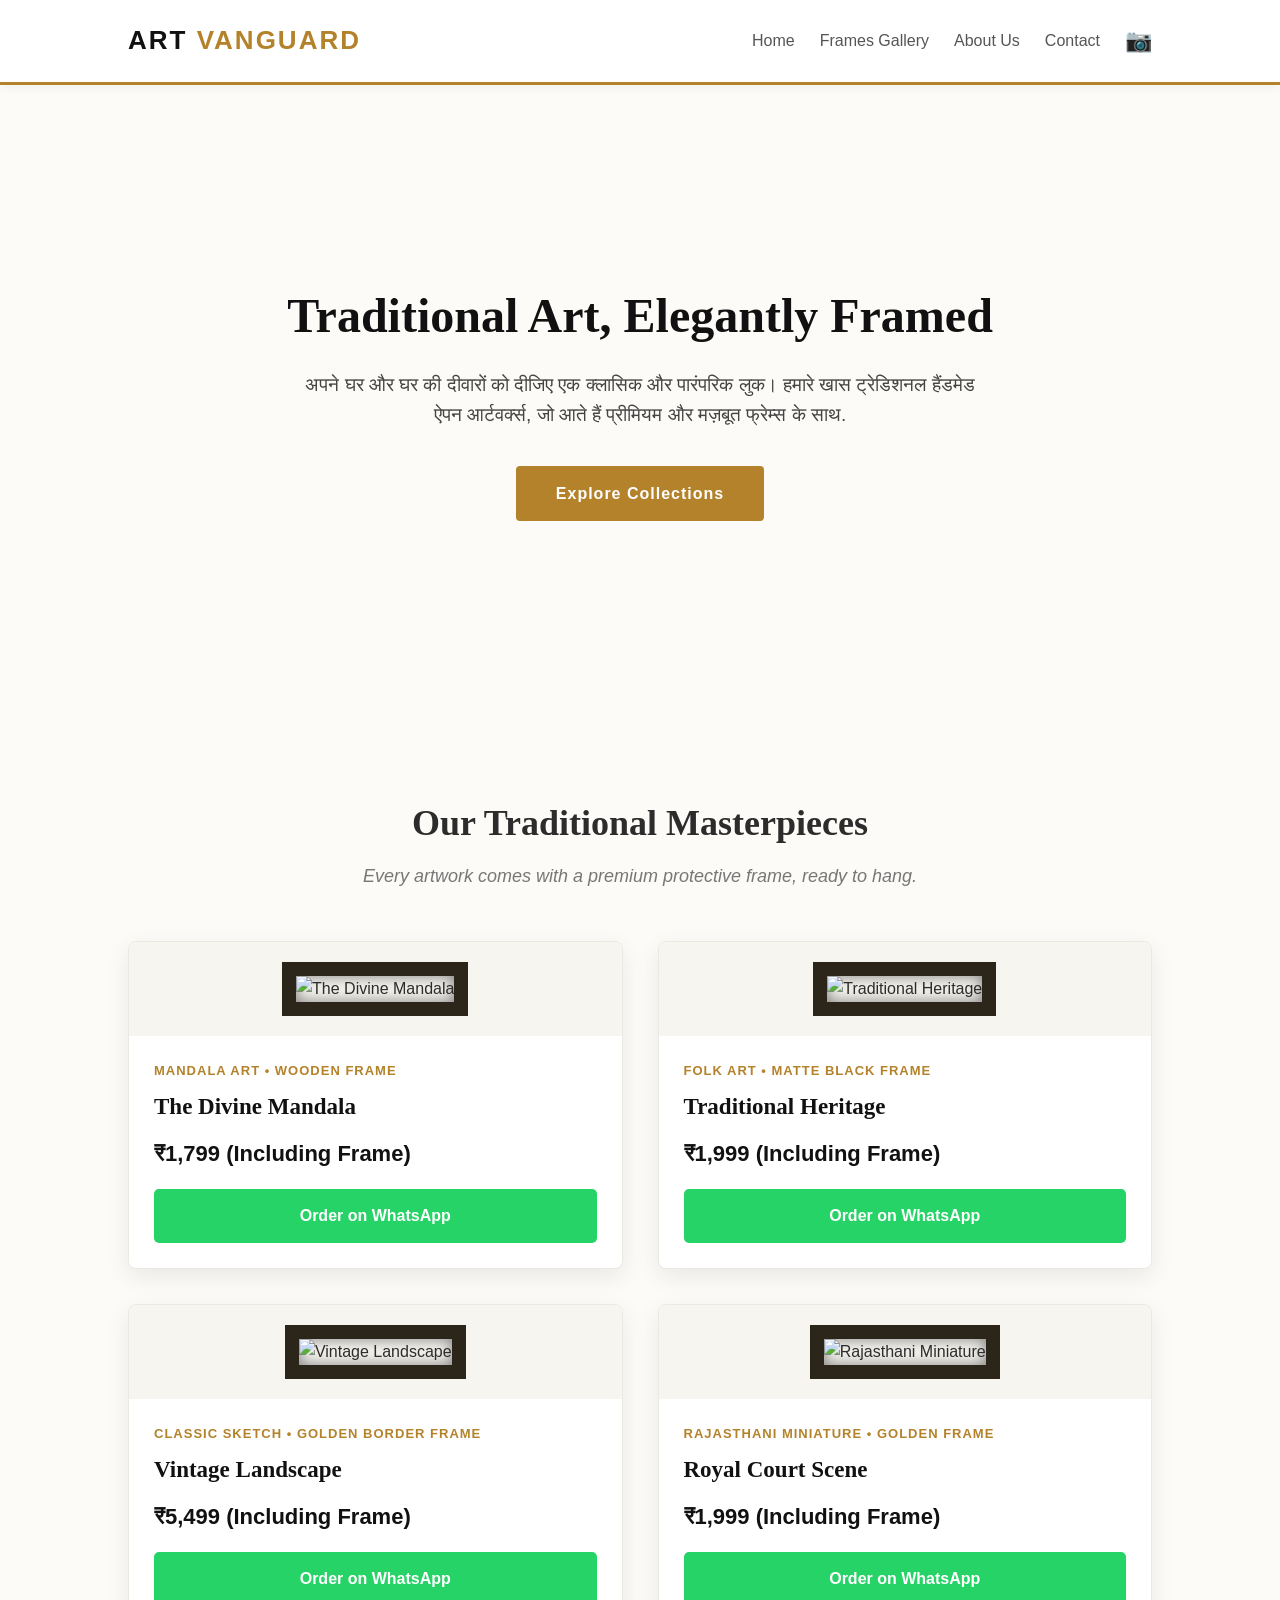
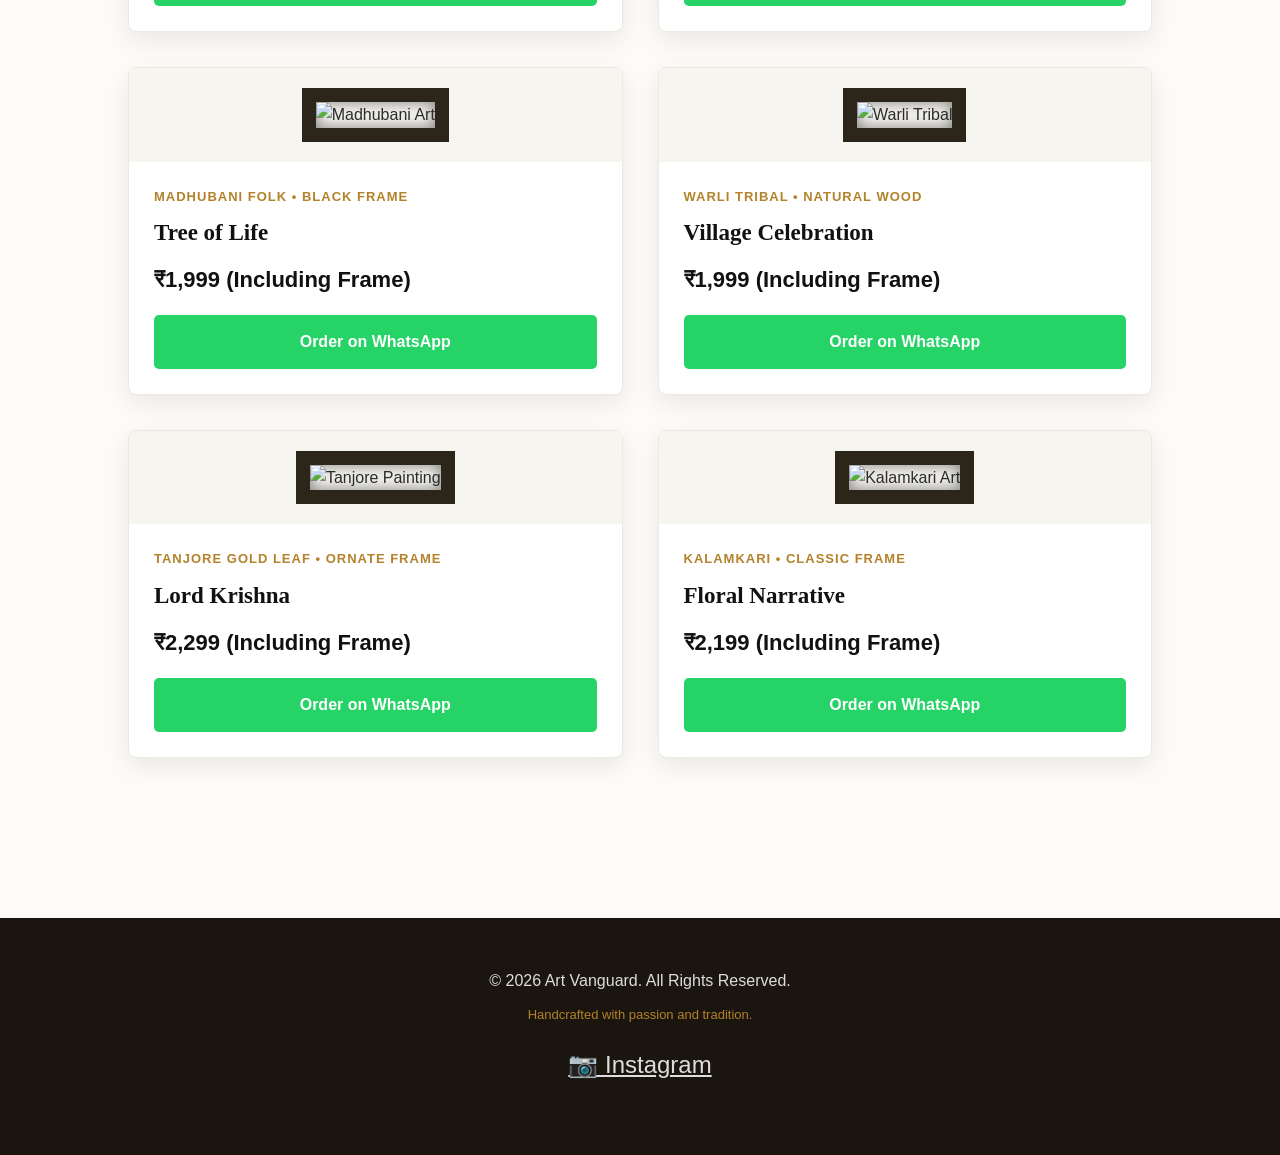
==== index.html @ b7e6a75e "Added Google verification and fixed images path" ====
<!DOCTYPE html>
<html lang="hi">
<head>
    <meta charset="UTF-8">
    <meta name="viewport" content="width=device-width, initial-scale=1.0">
    <title>Art Vanguard | Premium Traditional Art Frames</title>
    
    <meta name="google-site-verification" content=" https://sachin-2114.github.io/my-first-website/" />

    <style>
        * {
            margin: 0;
            padding: 0;
            box-sizing: border-box;
            font-family: 'Segoe UI', Tahoma, Geneva, Verdana, sans-serif;
        }

        body {
            background-color: #fdfbf7;
            color: #2c2c2c;
            line-height: 1.6;
        }

        header {
            background-color: #ffffff;
            padding: 20px 10%;
            display: flex;
            justify-content: space-between;
            align-items: center;
            box-shadow: 0 2px 10px rgba(0,0,0,0.05);
            position: sticky;
            top: 0;
            z-index: 100;
            border-bottom: 3px solid #b3822a;
        }

        .logo {
            font-size: 26px;
            font-weight: bold;
            color: #111;
            letter-spacing: 2px;
        }

        .logo span {
            color: #b3822a;
        }

        nav {
            display: flex;
            align-items: center;
            gap: 25px;
        }

        nav a {
            text-decoration: none;
            color: #555;
            font-weight: 500;
            transition: color 0.3s;
        }

        nav a:hover {
            color: #b3822a;
        }

        .social-icon {
            font-size: 22px;
            color: #555;
            transition: color 0.3s;
        }

        .social-icon:hover {
            color: #b3822a;
        }

        .hero {
            background: linear-gradient(rgba(253, 251, 247, 0.88), rgba(253, 251, 247, 0.88)), 
                        url('https://images.unsplash.com/photo-1579783900882-c0d3dad7b119?q=80&w=1200') no-repeat center center/cover;
            height: 70vh;
            display: flex;
            flex-direction: column;
            justify-content: center;
            align-items: center;
            text-align: center;
            padding: 0 20px;
        }

        .hero h1 {
            font-size: 48px;
            margin-bottom: 15px;
            color: #111;
            font-family: 'Georgia', serif;
        }

        .hero p {
            font-size: 19px;
            color: #444;
            max-width: 700px;
            margin-bottom: 35px;
        }

        .btn {
            background-color: #b3822a;
            color: #fff;
            padding: 15px 40px;
            text-decoration: none;
            font-weight: bold;
            border-radius: 4px;
            transition: all 0.3s;
            letter-spacing: 1px;
        }

        .btn:hover {
            background-color: #8c621e;
            transform: translateY(-2px);
        }

        .gallery-container {
            padding: 80px 10%;
            text-align: center;
        }

        .gallery-container h2 {
            font-size: 36px;
            margin-bottom: 10px;
            font-family: 'Georgia', serif;
        }

        .gallery-sub {
            color: #777;
            margin-bottom: 50px;
            font-style: italic;
            font-size: 18px;
        }

        .grid {
            display: grid;
            grid-template-columns: repeat(auto-fit, minmax(320px, 1fr));
            gap: 35px;
        }

        .art-card {
            background: #fff;
            border-radius: 8px;
            overflow: hidden;
            box-shadow: 0 8px 25px rgba(0,0,0,0.08);
            transition: all 0.4s;
            border: 1px solid #ece9e2;
        }

        .art-card:hover {
            transform: translateY(-12px);
            box-shadow: 0 15px 35px rgba(0,0,0,0.12);
        }

        .img-container {
            padding: 20px;
            background-color: #f7f5f0;
        }

        .art-img {
            width: 100%;
            height: 340px;
            object-fit: cover;
            border: 14px solid #2c2519;
            box-shadow: inset 0 0 15px rgba(0,0,0,0.5);
        }

        .art-info {
            padding: 25px;
            text-align: left;
        }

        .art-tag {
            font-size: 13px;
            color: #b3822a;
            font-weight: bold;
            text-transform: uppercase;
            letter-spacing: 1px;
            margin-bottom: 8px;
        }

        .art-title {
            font-size: 23px;
            margin-bottom: 10px;
            color: #111;
            font-family: 'Georgia', serif;
        }

        .art-price {
            font-size: 22px;
            font-weight: bold;
            color: #111;
            margin-bottom: 18px;
        }

        .buy-btn {
            display: flex;
            justify-content: center;
            align-items: center;
            gap: 10px;
            width: 100%;
            background-color: #25D366;
            color: #fff;
            padding: 14px;
            text-decoration: none;
            font-weight: bold;
            border-radius: 5px;
            transition: all 0.3s;
        }

        .buy-btn:hover {
            background-color: #128C7E;
            transform: scale(1.03);
        }

        footer {
            background-color: #1a150e;
            color: #ddd;
            text-align: center;
            padding: 50px 10%;
            margin-top: 80px;
        }

        .footer-social {
            margin: 20px 0;
        }

        .footer-social a {
            color: #ddd;
            font-size: 24px;
            margin: 0 15px;
            transition: color 0.3s;
        }

        .footer-social a:hover {
            color: #b3822a;
        }

        @media (max-width: 768px) {
            .hero h1 { font-size: 38px; }
            .hero { height: 60vh; }
        }
    </style>
</head>
<body>

    <header>
        <div class="logo">ART <span>VANGUARD</span></div>
        <nav>
            <a href="#">Home</a>
            <a href="#gallery">Frames Gallery</a>
            <a href="#">About Us</a>
            <a href="#">Contact</a>
            <a href="https://www.instagram.com/Nature_Vanguard" target="_blank" class="social-icon" title="Instagram">📷</a>
        </nav>
    </header>

    <section class="hero">
        <h1>Traditional Art, Elegantly Framed</h1>
        <p>अपने घर और घर की दीवारों को दीजिए एक क्लासिक और पारंपरिक लुक। हमारे खास ट्रेडिशनल हैंडमेड ऐपन आर्टवर्क्स, जो आते हैं प्रीमियम और मज़बूत फ्रेम्स के साथ.</p>
        <a href="#gallery" class="btn">Explore Collections</a>
    </section>

    <section class="gallery-container" id="gallery">
        <h2>Our Traditional Masterpieces</h2>
        <p class="gallery-sub">Every artwork comes with a premium protective frame, ready to hang.</p>
        
        <div class="grid">
            <div class="art-card">
                <div class="img-container">
                    <img class="art-img" src="art1.jpg.jpeg" alt="The Divine Mandala">
                </div>
                <div class="art-info">
                    <div class="art-tag">Mandala Art • Wooden Frame</div>
                    <h3 class="art-title">The Divine Mandala</h3>
                    <p class="art-price">₹1,799 <span>(Including Frame)</span></p>
                    <a href="https://wa.me/916395207424?text=Hi!%20I%20am%20interested%20in%20ordering%20the%20'The%20Divine%20Mandala'%20art%20frame." target="_blank" class="buy-btn">Order on WhatsApp</a>
                </div>
            </div>

            <div class="art-card">
                <div class="img-container">
                    <img class="art-img" src="art2.webp.webp" alt="Traditional Heritage">
                </div>
                <div class="art-info">
                    <div class="art-tag">Folk Art • Matte Black Frame</div>
                    <h3 class="art-title">Traditional Heritage</h3>
                    <p class="art-price">₹1,999 <span>(Including Frame)</span></p>
                    <a href="https://wa.me/916395207424?text=Hi!%20I%20am%20interested%20in%20ordering%20the%20'Traditional%20Heritage'%20art%20frame." target="_blank" class="buy-btn">Order on WhatsApp</a>
                </div>
            </div>

            <div class="art-card">
                <div class="img-container">
                    <img class="art-img" src="art3.webp.webp" alt="Vintage Landscape">
                </div>
                <div class="art-info">
                    <div class="art-tag">Classic Sketch • Golden Border Frame</div>
                    <h3 class="art-title">Vintage Landscape</h3>
                    <p class="art-price">₹5,499 <span>(Including Frame)</span></p>
                    <a href="https://wa.me/916395207424?text=Hi!%20I%20am%20interested%20in%20ordering%20the%20'Vintage%20Landscape'%20art%20frame." target="_blank" class="buy-btn">Order on WhatsApp</a>
                </div>
            </div>

            <div class="art-card">
                <div class="img-container">
                    <img class="art-img" src="art4.webp.webp" alt="Rajasthani Miniature">
                </div>
                <div class="art-info">
                    <div class="art-tag">Rajasthani Miniature • Golden Frame</div>
                    <h3 class="art-title">Royal Court Scene</h3>
                    <p class="art-price">₹1,999 <span>(Including Frame)</span></p>
                    <a href="https://wa.me/916395207424?text=Hi!%20I%20am%20interested%20in%20ordering%20the%20'Royal%20Court%20Scene'%20art%20frame." target="_blank" class="buy-btn">Order on WhatsApp</a>
                </div>
            </div>

            <div class="art-card">
                <div class="img-container">
                    <img class="art-img" src="art5.webp.webp" alt="Madhubani Art">
                </div>
                <div class="art-info">
                    <div class="art-tag">Madhubani Folk • Black Frame</div>
                    <h3 class="art-title">Tree of Life</h3>
                    <p class="art-price">₹1,999 <span>(Including Frame)</span></p>
                    <a href="https://wa.me/916395207424?text=Hi!%20I%20am%20interested%20in%20ordering%20the%20'Tree%20of%20Life'%20art%20frame." target="_blank" class="buy-btn">Order on WhatsApp</a>
                </div>
            </div>

            <div class="art-card">
                <div class="img-container">
                    <img class="art-img" src="art6.webp.webp" alt="Warli Tribal">
                </div>
                <div class="art-info">
                    <div class="art-tag">Warli Tribal • Natural Wood</div>
                    <h3 class="art-title">Village Celebration</h3>
                    <p class="art-price">₹1,999 <span>(Including Frame)</span></p>
                    <a href="https://wa.me/916395207424?text=Hi!%20I%20am%20interested%20in%20ordering%20the%20'Village%20Celebration'%20art%20frame." target="_blank" class="buy-btn">Order on WhatsApp</a>
                </div>
            </div>

            <div class="art-card">
                <div class="img-container">
                    <img class="art-img" src="art7.webp.jpg" alt="Tanjore Painting">
                </div>
                <div class="art-info">
                    <div class="art-tag">Tanjore Gold Leaf • Ornate Frame</div>
                    <h3 class="art-title">Lord Krishna</h3>
                    <p class="art-price">₹2,299 <span>(Including Frame)</span></p>
                    <a href="https://wa.me/916395207424?text=Hi!%20I%20am%20interested%20in%20ordering%20the%20'Lord%20Krishna'%20art%20frame." target="_blank" class="buy-btn">Order on WhatsApp</a>
                </div>
            </div>

            <div class="art-card">
                <div class="img-container">
                    <img class="art-img" src="art8.webp.jpeg" alt="Kalamkari Art">
                </div>
                <div class="art-info">
                    <div class="art-tag">Kalamkari • Classic Frame</div>
                    <h3 class="art-title">Floral Narrative</h3>
                    <p class="art-price">₹2,199 <span>(Including Frame)</span></p>
                    <a href="https://wa.me/+916395207424?text=Hi!%20I%20am%20interested%20in%20ordering%20the%20'Floral%20Narrative'%20art%20frame." target="_blank" class="buy-btn">Order on WhatsApp</a>
                </div>
            </div>
        </div>
    </section>

    <footer>
        <p>&copy; 2026 Art Vanguard. All Rights Reserved.</p>
        <p style="margin-top: 12px; font-size: 13px; color: #b3822a;">Handcrafted with passion and tradition.</p>
        
        <div class="footer-social">
            <a href="https://www.instagram.com/Nature_Vanguard" target="_blank" title="Follow us on Instagram">📷 Instagram</a>
        </div>
    </footer>

</body>
</html>
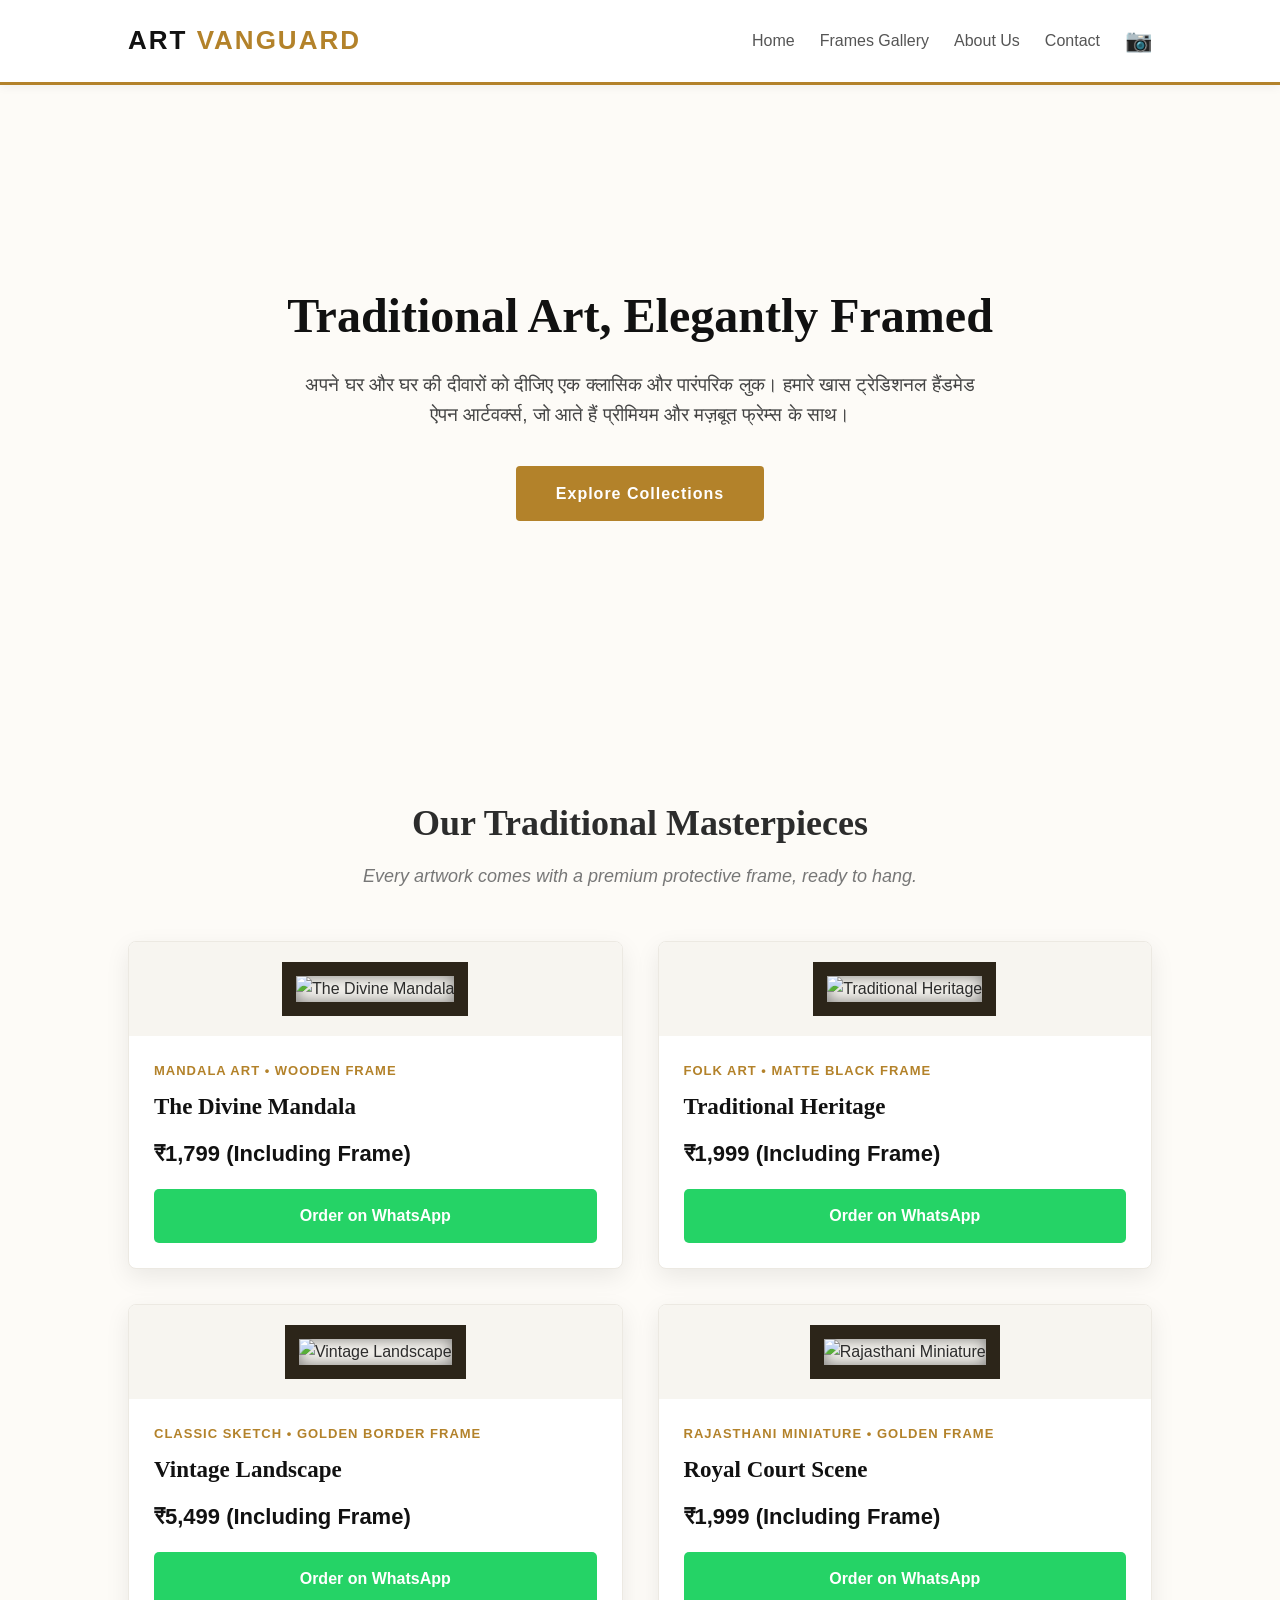
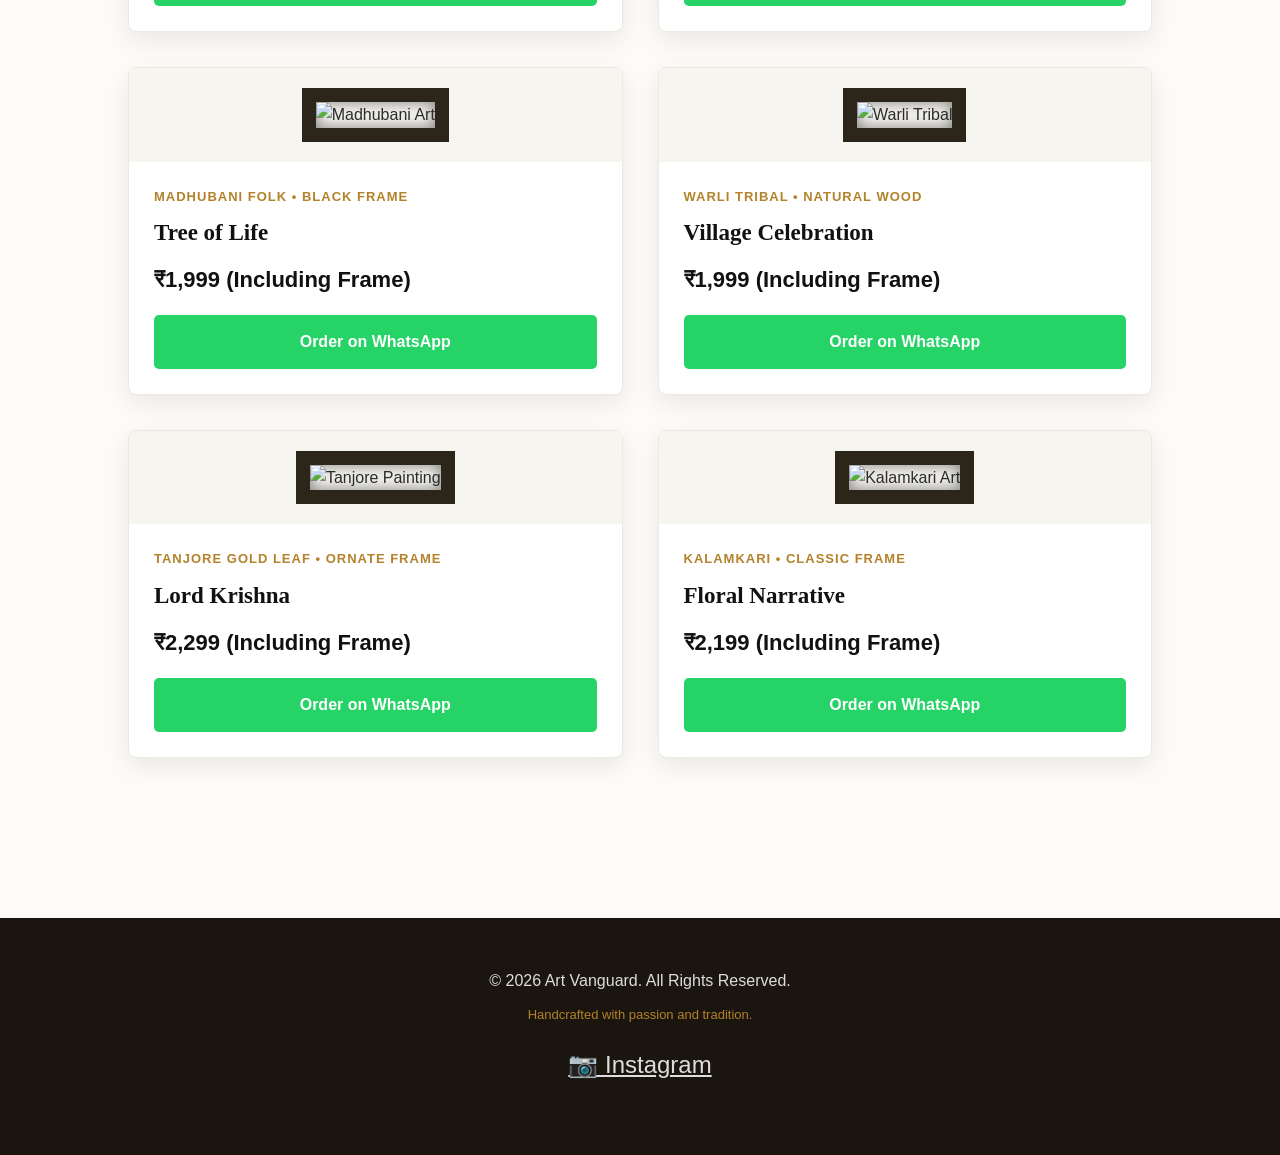
==== commit cfc1c243: "Add files via upload" ====
--- a/index.html
+++ b/index.html
@@ -1,377 +1,376 @@
-<!DOCTYPE html>
-<html lang="hi">
-<head>
-    <meta charset="UTF-8">
-    <meta name="viewport" content="width=device-width, initial-scale=1.0">
-    <title>Art Vanguard | Premium Traditional Art Frames</title>
-    
-    <meta name="google-site-verification" content=" https://sachin-2114.github.io/my-first-website/" />
-
-    <style>
-        * {
-            margin: 0;
-            padding: 0;
-            box-sizing: border-box;
-            font-family: 'Segoe UI', Tahoma, Geneva, Verdana, sans-serif;
-        }
-
-        body {
-            background-color: #fdfbf7;
-            color: #2c2c2c;
-            line-height: 1.6;
-        }
-
-        header {
-            background-color: #ffffff;
-            padding: 20px 10%;
-            display: flex;
-            justify-content: space-between;
-            align-items: center;
-            box-shadow: 0 2px 10px rgba(0,0,0,0.05);
-            position: sticky;
-            top: 0;
-            z-index: 100;
-            border-bottom: 3px solid #b3822a;
-        }
-
-        .logo {
-            font-size: 26px;
-            font-weight: bold;
-            color: #111;
-            letter-spacing: 2px;
-        }
-
-        .logo span {
-            color: #b3822a;
-        }
-
-        nav {
-            display: flex;
-            align-items: center;
-            gap: 25px;
-        }
-
-        nav a {
-            text-decoration: none;
-            color: #555;
-            font-weight: 500;
-            transition: color 0.3s;
-        }
-
-        nav a:hover {
-            color: #b3822a;
-        }
-
-        .social-icon {
-            font-size: 22px;
-            color: #555;
-            transition: color 0.3s;
-        }
-
-        .social-icon:hover {
-            color: #b3822a;
-        }
-
-        .hero {
-            background: linear-gradient(rgba(253, 251, 247, 0.88), rgba(253, 251, 247, 0.88)), 
-                        url('https://images.unsplash.com/photo-1579783900882-c0d3dad7b119?q=80&w=1200') no-repeat center center/cover;
-            height: 70vh;
-            display: flex;
-            flex-direction: column;
-            justify-content: center;
-            align-items: center;
-            text-align: center;
-            padding: 0 20px;
-        }
-
-        .hero h1 {
-            font-size: 48px;
-            margin-bottom: 15px;
-            color: #111;
-            font-family: 'Georgia', serif;
-        }
-
-        .hero p {
-            font-size: 19px;
-            color: #444;
-            max-width: 700px;
-            margin-bottom: 35px;
-        }
-
-        .btn {
-            background-color: #b3822a;
-            color: #fff;
-            padding: 15px 40px;
-            text-decoration: none;
-            font-weight: bold;
-            border-radius: 4px;
-            transition: all 0.3s;
-            letter-spacing: 1px;
-        }
-
-        .btn:hover {
-            background-color: #8c621e;
-            transform: translateY(-2px);
-        }
-
-        .gallery-container {
-            padding: 80px 10%;
-            text-align: center;
-        }
-
-        .gallery-container h2 {
-            font-size: 36px;
-            margin-bottom: 10px;
-            font-family: 'Georgia', serif;
-        }
-
-        .gallery-sub {
-            color: #777;
-            margin-bottom: 50px;
-            font-style: italic;
-            font-size: 18px;
-        }
-
-        .grid {
-            display: grid;
-            grid-template-columns: repeat(auto-fit, minmax(320px, 1fr));
-            gap: 35px;
-        }
-
-        .art-card {
-            background: #fff;
-            border-radius: 8px;
-            overflow: hidden;
-            box-shadow: 0 8px 25px rgba(0,0,0,0.08);
-            transition: all 0.4s;
-            border: 1px solid #ece9e2;
-        }
-
-        .art-card:hover {
-            transform: translateY(-12px);
-            box-shadow: 0 15px 35px rgba(0,0,0,0.12);
-        }
-
-        .img-container {
-            padding: 20px;
-            background-color: #f7f5f0;
-        }
-
-        .art-img {
-            width: 100%;
-            height: 340px;
-            object-fit: cover;
-            border: 14px solid #2c2519;
-            box-shadow: inset 0 0 15px rgba(0,0,0,0.5);
-        }
-
-        .art-info {
-            padding: 25px;
-            text-align: left;
-        }
-
-        .art-tag {
-            font-size: 13px;
-            color: #b3822a;
-            font-weight: bold;
-            text-transform: uppercase;
-            letter-spacing: 1px;
-            margin-bottom: 8px;
-        }
-
-        .art-title {
-            font-size: 23px;
-            margin-bottom: 10px;
-            color: #111;
-            font-family: 'Georgia', serif;
-        }
-
-        .art-price {
-            font-size: 22px;
-            font-weight: bold;
-            color: #111;
-            margin-bottom: 18px;
-        }
-
-        .buy-btn {
-            display: flex;
-            justify-content: center;
-            align-items: center;
-            gap: 10px;
-            width: 100%;
-            background-color: #25D366;
-            color: #fff;
-            padding: 14px;
-            text-decoration: none;
-            font-weight: bold;
-            border-radius: 5px;
-            transition: all 0.3s;
-        }
-
-        .buy-btn:hover {
-            background-color: #128C7E;
-            transform: scale(1.03);
-        }
-
-        footer {
-            background-color: #1a150e;
-            color: #ddd;
-            text-align: center;
-            padding: 50px 10%;
-            margin-top: 80px;
-        }
-
-        .footer-social {
-            margin: 20px 0;
-        }
-
-        .footer-social a {
-            color: #ddd;
-            font-size: 24px;
-            margin: 0 15px;
-            transition: color 0.3s;
-        }
-
-        .footer-social a:hover {
-            color: #b3822a;
-        }
-
-        @media (max-width: 768px) {
-            .hero h1 { font-size: 38px; }
-            .hero { height: 60vh; }
-        }
-    </style>
-</head>
-<body>
-
-    <header>
-        <div class="logo">ART <span>VANGUARD</span></div>
-        <nav>
-            <a href="#">Home</a>
-            <a href="#gallery">Frames Gallery</a>
-            <a href="#">About Us</a>
-            <a href="#">Contact</a>
-            <a href="https://www.instagram.com/Nature_Vanguard" target="_blank" class="social-icon" title="Instagram">📷</a>
-        </nav>
-    </header>
-
-    <section class="hero">
-        <h1>Traditional Art, Elegantly Framed</h1>
-        <p>अपने घर और घर की दीवारों को दीजिए एक क्लासिक और पारंपरिक लुक। हमारे खास ट्रेडिशनल हैंडमेड ऐपन आर्टवर्क्स, जो आते हैं प्रीमियम और मज़बूत फ्रेम्स के साथ.</p>
-        <a href="#gallery" class="btn">Explore Collections</a>
-    </section>
-
-    <section class="gallery-container" id="gallery">
-        <h2>Our Traditional Masterpieces</h2>
-        <p class="gallery-sub">Every artwork comes with a premium protective frame, ready to hang.</p>
-        
-        <div class="grid">
-            <div class="art-card">
-                <div class="img-container">
-                    <img class="art-img" src="art1.jpg.jpeg" alt="The Divine Mandala">
-                </div>
-                <div class="art-info">
-                    <div class="art-tag">Mandala Art • Wooden Frame</div>
-                    <h3 class="art-title">The Divine Mandala</h3>
-                    <p class="art-price">₹1,799 <span>(Including Frame)</span></p>
-                    <a href="https://wa.me/916395207424?text=Hi!%20I%20am%20interested%20in%20ordering%20the%20'The%20Divine%20Mandala'%20art%20frame." target="_blank" class="buy-btn">Order on WhatsApp</a>
-                </div>
-            </div>
-
-            <div class="art-card">
-                <div class="img-container">
-                    <img class="art-img" src="art2.webp.webp" alt="Traditional Heritage">
-                </div>
-                <div class="art-info">
-                    <div class="art-tag">Folk Art • Matte Black Frame</div>
-                    <h3 class="art-title">Traditional Heritage</h3>
-                    <p class="art-price">₹1,999 <span>(Including Frame)</span></p>
-                    <a href="https://wa.me/916395207424?text=Hi!%20I%20am%20interested%20in%20ordering%20the%20'Traditional%20Heritage'%20art%20frame." target="_blank" class="buy-btn">Order on WhatsApp</a>
-                </div>
-            </div>
-
-            <div class="art-card">
-                <div class="img-container">
-                    <img class="art-img" src="art3.webp.webp" alt="Vintage Landscape">
-                </div>
-                <div class="art-info">
-                    <div class="art-tag">Classic Sketch • Golden Border Frame</div>
-                    <h3 class="art-title">Vintage Landscape</h3>
-                    <p class="art-price">₹5,499 <span>(Including Frame)</span></p>
-                    <a href="https://wa.me/916395207424?text=Hi!%20I%20am%20interested%20in%20ordering%20the%20'Vintage%20Landscape'%20art%20frame." target="_blank" class="buy-btn">Order on WhatsApp</a>
-                </div>
-            </div>
-
-            <div class="art-card">
-                <div class="img-container">
-                    <img class="art-img" src="art4.webp.webp" alt="Rajasthani Miniature">
-                </div>
-                <div class="art-info">
-                    <div class="art-tag">Rajasthani Miniature • Golden Frame</div>
-                    <h3 class="art-title">Royal Court Scene</h3>
-                    <p class="art-price">₹1,999 <span>(Including Frame)</span></p>
-                    <a href="https://wa.me/916395207424?text=Hi!%20I%20am%20interested%20in%20ordering%20the%20'Royal%20Court%20Scene'%20art%20frame." target="_blank" class="buy-btn">Order on WhatsApp</a>
-                </div>
-            </div>
-
-            <div class="art-card">
-                <div class="img-container">
-                    <img class="art-img" src="art5.webp.webp" alt="Madhubani Art">
-                </div>
-                <div class="art-info">
-                    <div class="art-tag">Madhubani Folk • Black Frame</div>
-                    <h3 class="art-title">Tree of Life</h3>
-                    <p class="art-price">₹1,999 <span>(Including Frame)</span></p>
-                    <a href="https://wa.me/916395207424?text=Hi!%20I%20am%20interested%20in%20ordering%20the%20'Tree%20of%20Life'%20art%20frame." target="_blank" class="buy-btn">Order on WhatsApp</a>
-                </div>
-            </div>
-
-            <div class="art-card">
-                <div class="img-container">
-                    <img class="art-img" src="art6.webp.webp" alt="Warli Tribal">
-                </div>
-                <div class="art-info">
-                    <div class="art-tag">Warli Tribal • Natural Wood</div>
-                    <h3 class="art-title">Village Celebration</h3>
-                    <p class="art-price">₹1,999 <span>(Including Frame)</span></p>
-                    <a href="https://wa.me/916395207424?text=Hi!%20I%20am%20interested%20in%20ordering%20the%20'Village%20Celebration'%20art%20frame." target="_blank" class="buy-btn">Order on WhatsApp</a>
-                </div>
-            </div>
-
-            <div class="art-card">
-                <div class="img-container">
-                    <img class="art-img" src="art7.webp.jpg" alt="Tanjore Painting">
-                </div>
-                <div class="art-info">
-                    <div class="art-tag">Tanjore Gold Leaf • Ornate Frame</div>
-                    <h3 class="art-title">Lord Krishna</h3>
-                    <p class="art-price">₹2,299 <span>(Including Frame)</span></p>
-                    <a href="https://wa.me/916395207424?text=Hi!%20I%20am%20interested%20in%20ordering%20the%20'Lord%20Krishna'%20art%20frame." target="_blank" class="buy-btn">Order on WhatsApp</a>
-                </div>
-            </div>
-
-            <div class="art-card">
-                <div class="img-container">
-                    <img class="art-img" src="art8.webp.jpeg" alt="Kalamkari Art">
-                </div>
-                <div class="art-info">
-                    <div class="art-tag">Kalamkari • Classic Frame</div>
-                    <h3 class="art-title">Floral Narrative</h3>
-                    <p class="art-price">₹2,199 <span>(Including Frame)</span></p>
-                    <a href="https://wa.me/+916395207424?text=Hi!%20I%20am%20interested%20in%20ordering%20the%20'Floral%20Narrative'%20art%20frame." target="_blank" class="buy-btn">Order on WhatsApp</a>
-                </div>
-            </div>
-        </div>
-    </section>
-
-    <footer>
-        <p>&copy; 2026 Art Vanguard. All Rights Reserved.</p>
-        <p style="margin-top: 12px; font-size: 13px; color: #b3822a;">Handcrafted with passion and tradition.</p>
-        
-        <div class="footer-social">
-            <a href="https://www.instagram.com/Nature_Vanguard" target="_blank" title="Follow us on Instagram">📷 Instagram</a>
-        </div>
-    </footer>
-
-</body>
+<!DOCTYPE html>
+<html lang="hi">
+<head>
+    <meta charset="UTF-8">
+    <meta name="viewport" content="width=device-width, initial-scale=1.0">
+    <title>Art Vanguard | Premium Traditional Art Frames</title>
+    <style>
+        * {
+            margin: 0;
+            padding: 0;
+            box-sizing: border-box;
+            font-family: 'Segoe UI', Tahoma, Geneva, Verdana, sans-serif;
+        }
+
+        body {
+            background-color: #fdfbf7;
+            color: #2c2c2c;
+            line-height: 1.6;
+        }
+
+        header {
+            background-color: #ffffff;
+            padding: 20px 10%;
+            display: flex;
+            justify-content: space-between;
+            align-items: center;
+            box-shadow: 0 2px 10px rgba(0,0,0,0.05);
+            position: sticky;
+            top: 0;
+            z-index: 100;
+            border-bottom: 3px solid #b3822a;
+        }
+
+        .logo {
+            font-size: 26px;
+            font-weight: bold;
+            color: #111;
+            letter-spacing: 2px;
+        }
+
+        .logo span {
+            color: #b3822a;
+        }
+
+        nav {
+            display: flex;
+            align-items: center;
+            gap: 25px;
+        }
+
+        nav a {
+            text-decoration: none;
+            color: #555;
+            font-weight: 500;
+            transition: color 0.3s;
+        }
+
+        nav a:hover {
+            color: #b3822a;
+        }
+
+        .social-icon {
+            font-size: 22px;
+            color: #555;
+            transition: color 0.3s;
+        }
+
+        .social-icon:hover {
+            color: #b3822a;
+        }
+
+        .hero {
+            background: linear-gradient(rgba(253, 251, 247, 0.88), rgba(253, 251, 247, 0.88)), 
+                        url('https://images.unsplash.com/photo-1579783900882-c0d3dad7b119?q=80&w=1200') no-repeat center center/cover;
+            height: 70vh;
+            display: flex;
+            flex-direction: column;
+            justify-content: center;
+            align-items: center;
+            text-align: center;
+            padding: 0 20px;
+        }
+
+        .hero h1 {
+            font-size: 48px;
+            margin-bottom: 15px;
+            color: #111;
+            font-family: 'Georgia', serif;
+        }
+
+        .hero p {
+            font-size: 19px;
+            color: #444;
+            max-width: 700px;
+            margin-bottom: 35px;
+        }
+
+        .btn {
+            background-color: #b3822a;
+            color: #fff;
+            padding: 15px 40px;
+            text-decoration: none;
+            font-weight: bold;
+            border-radius: 4px;
+            transition: all 0.3s;
+            letter-spacing: 1px;
+        }
+
+        .btn:hover {
+            background-color: #8c621e;
+            transform: translateY(-2px);
+        }
+
+        .gallery-container {
+            padding: 80px 10%;
+            text-align: center;
+        }
+
+        .gallery-container h2 {
+            font-size: 36px;
+            margin-bottom: 10px;
+            font-family: 'Georgia', serif;
+        }
+
+        .gallery-sub {
+            color: #777;
+            margin-bottom: 50px;
+            font-style: italic;
+            font-size: 18px;
+        }
+
+        .grid {
+            display: grid;
+            grid-template-columns: repeat(auto-fit, minmax(320px, 1fr));
+            gap: 35px;
+        }
+
+        .art-card {
+            background: #fff;
+            border-radius: 8px;
+            overflow: hidden;
+            box-shadow: 0 8px 25px rgba(0,0,0,0.08);
+            transition: all 0.4s;
+            border: 1px solid #ece9e2;
+        }
+
+        .art-card:hover {
+            transform: translateY(-12px);
+            box-shadow: 0 15px 35px rgba(0,0,0,0.12);
+        }
+
+        .img-container {
+            padding: 20px;
+            background-color: #f7f5f0;
+        }
+
+        .art-img {
+            width: 100%;
+            height: 340px;
+            object-fit: cover;
+            border: 14px solid #2c2519;
+            box-shadow: inset 0 0 15px rgba(0,0,0,0.5);
+        }
+
+        .art-info {
+            padding: 25px;
+            text-align: left;
+        }
+
+        .art-tag {
+            font-size: 13px;
+            color: #b3822a;
+            font-weight: bold;
+            text-transform: uppercase;
+            letter-spacing: 1px;
+            margin-bottom: 8px;
+        }
+
+        .art-title {
+            font-size: 23px;
+            margin-bottom: 10px;
+            color: #111;
+            font-family: 'Georgia', serif;
+        }
+
+        .art-price {
+            font-size: 22px;
+            font-weight: bold;
+            color: #111;
+            margin-bottom: 18px;
+        }
+
+        .buy-btn {
+            display: flex;
+            justify-content: center;
+            align-items: center;
+            gap: 10px;
+            width: 100%;
+            background-color: #25D366;
+            color: #fff;
+            padding: 14px;
+            text-decoration: none;
+            font-weight: bold;
+            border-radius: 5px;
+            transition: all 0.3s;
+        }
+
+        .buy-btn:hover {
+            background-color: #128C7E;
+            transform: scale(1.03);
+        }
+
+        footer {
+            background-color: #1a150e;
+            color: #ddd;
+            text-align: center;
+            padding: 50px 10%;
+            margin-top: 80px;
+        }
+
+        .footer-social {
+            margin: 20px 0;
+        }
+
+        .footer-social a {
+            color: #ddd;
+            font-size: 24px;
+            margin: 0 15px;
+            transition: color 0.3s;
+        }
+
+        .footer-social a:hover {
+            color: #b3822a;
+        }
+
+        @media (max-width: 768px) {
+            .hero h1 { font-size: 38px; }
+            .hero { height: 60vh; }
+        }
+    </style>
+</head>
+<body>
+
+    <header>
+        <div class="logo">ART <span>VANGUARD</span></div>
+        <nav>
+            <a href="#">Home</a>
+            <a href="#gallery">Frames Gallery</a>
+            <a href="#">About Us</a>
+            <a href="#">Contact</a>
+            <a href="https://www.instagram.com/YOUR_INSTAGRAM_USERNAME" target="_blank" class="social-icon" title="Instagram">📷</a>
+        </nav>
+    </header>
+
+    <section class="hero">
+        <h1>Traditional Art, Elegantly Framed</h1>
+        <p>अपने घर और घर की दीवारों को दीजिए एक क्लासिक और पारंपरिक लुक। हमारे खास ट्रेडिशनल हैंडमेड ऐपन आर्टवर्क्स, जो आते हैं प्रीमियम और मज़बूत फ्रेम्स के साथ।</p>
+        <a href="#gallery" class="btn">Explore Collections</a>
+    </section>
+
+    <section class="gallery-container" id="gallery">
+        <h2>Our Traditional Masterpieces</h2>
+        <p class="gallery-sub">Every artwork comes with a premium protective frame, ready to hang.</p>
+        
+        <div class="grid">
+            <!-- Original 3 -->
+            <div class="art-card">
+                <div class="img-container">
+                    <img class="art-img" src="c:\MyArtWebsite\art1.jpg.jpeg" alt="The Divine Mandala">
+                </div>
+                <div class="art-info">
+                    <div class="art-tag">Mandala Art • Wooden Frame</div>
+                    <h3 class="art-title">The Divine Mandala</h3>
+                    <p class="art-price">₹1,799 <span>(Including Frame)</span></p>
+                    <a href="https://wa.me/916395207424?text=Hi!%20I%20am%20interested%20in%20ordering%20the%20'The%20Divine%20Mandala'%20art%20frame." target="_blank" class="buy-btn">Order on WhatsApp</a>
+                </div>
+            </div>
+
+            <div class="art-card">
+                <div class="img-container">
+                    <img class="art-img" src="c:\MyArtWebsite\art2.webp.webp" alt="Traditional Heritage">
+                </div>
+                <div class="art-info">
+                    <div class="art-tag">Folk Art • Matte Black Frame</div>
+                    <h3 class="art-title">Traditional Heritage</h3>
+                    <p class="art-price">₹1,999 <span>(Including Frame)</span></p>
+                    <a href="https://wa.me/916395207424?text=Hi!%20I%20am%20interested%20in%20ordering%20the%20'Traditional%20Heritage'%20art%20frame." target="_blank" class="buy-btn">Order on WhatsApp</a>
+                </div>
+            </div>
+
+            <div class="art-card">
+                <div class="img-container">
+                    <img class="art-img" src="c:\MyArtWebsite\art3.webp.webp" alt="Vintage Landscape">
+                </div>
+                <div class="art-info">
+                    <div class="art-tag">Classic Sketch • Golden Border Frame</div>
+                    <h3 class="art-title">Vintage Landscape</h3>
+                    <p class="art-price">₹5,499 <span>(Including Frame)</span></p>
+                    <a href="https://wa.me/916395207424?text=Hi!%20I%20am%20interested%20in%20ordering%20the%20'Vintage%20Landscape'%20art%20frame." target="_blank" class="buy-btn">Order on WhatsApp</a>
+                </div>
+            </div>
+
+            <!-- 5 New Artworks -->
+            <div class="art-card">
+                <div class="img-container">
+                    <img class="art-img" src="c:\MyArtWebsite\art4.webp.webp" alt="Rajasthani Miniature">
+                </div>
+                <div class="art-info">
+                    <div class="art-tag">Rajasthani Miniature • Golden Frame</div>
+                    <h3 class="art-title">Royal Court Scene</h3>
+                    <p class="art-price">₹1,999 <span>(Including Frame)</span></p>
+                    <a href="https://wa.me/916395207424?text=Hi!%20I%20am%20interested%20in%20ordering%20the%20'Royal%20Court%20Scene'%20art%20frame." target="_blank" class="buy-btn">Order on WhatsApp</a>
+                </div>
+            </div>
+
+            <div class="art-card">
+                <div class="img-container">
+                    <img class="art-img" src="c:\MyArtWebsite\art5.webp.webp" alt="Madhubani Art">
+                </div>
+                <div class="art-info">
+                    <div class="art-tag">Madhubani Folk • Black Frame</div>
+                    <h3 class="art-title">Tree of Life</h3>
+                    <p class="art-price">₹1,999 <span>(Including Frame)</span></p>
+                    <a href="https://wa.me/916395207424?text=Hi!%20I%20am%20interested%20in%20ordering%20the%20'Tree%20of%20Life'%20art%20frame." target="_blank" class="buy-btn">Order on WhatsApp</a>
+                </div>
+            </div>
+
+            <div class="art-card">
+                <div class="img-container">
+                    <img class="art-img" src="c:\MyArtWebsite\art6,webp.webp" alt="Warli Tribal">
+                </div>
+                <div class="art-info">
+                    <div class="art-tag">Warli Tribal • Natural Wood</div>
+                    <h3 class="art-title">Village Celebration</h3>
+                    <p class="art-price">₹1,999 <span>(Including Frame)</span></p>
+                    <a href="https://wa.me/916395207424?text=Hi!%20I%20am%20interested%20in%20ordering%20the%20'Village%20Celebration'%20art%20frame." target="_blank" class="buy-btn">Order on WhatsApp</a>
+                </div>
+            </div>
+
+            <div class="art-card">
+                <div class="img-container">
+                    <img class="art-img" src="c:\MyArtWebsite\art7.webp.jpg" alt="Tanjore Painting">
+                </div>
+                <div class="art-info">
+                    <div class="art-tag">Tanjore Gold Leaf • Ornate Frame</div>
+                    <h3 class="art-title">Lord Krishna</h3>
+                    <p class="art-price">₹2,299 <span>(Including Frame)</span></p>
+                    <a href="https://wa.me/916395207424?text=Hi!%20I%20am%20interested%20in%20ordering%20the%20'Lord%20Krishna'%20art%20frame." target="_blank" class="buy-btn">Order on WhatsApp</a>
+                </div>
+            </div>
+
+            <div class="art-card">
+                <div class="img-container">
+                    <img class="art-img" src="c:\MyArtWebsite\art8.webp.jpeg" alt="Kalamkari Art">
+                </div>
+                <div class="art-info">
+                    <div class="art-tag">Kalamkari • Classic Frame</div>
+                    <h3 class="art-title">Floral Narrative</h3>
+                    <p class="art-price">₹2,199 <span>(Including Frame)</span></p>
+                    <a href="https://wa.me/+916395207424?text=Hi!%20I%20am%20interested%20in%20ordering%20the%20'Floral%20Narrative'%20art%20frame." target="_blank" class="buy-btn">Order on WhatsApp</a>
+                </div>
+            </div>
+        </div>
+    </section>
+
+    <footer>
+        <p>&copy; 2026 Art Vanguard. All Rights Reserved.</p>
+        <p style="margin-top: 12px; font-size: 13px; color: #b3822a;">Handcrafted with passion and tradition.</p>
+        
+        <div class="footer-social">
+            <a href="https://www.instagram.com/YOUR_INSTAGRAM_USERNAME" target="_blank" title="Follow us on Instagram">📷 Instagram</a>
+        </div>
+    </footer>
+
+</body>
 </html>
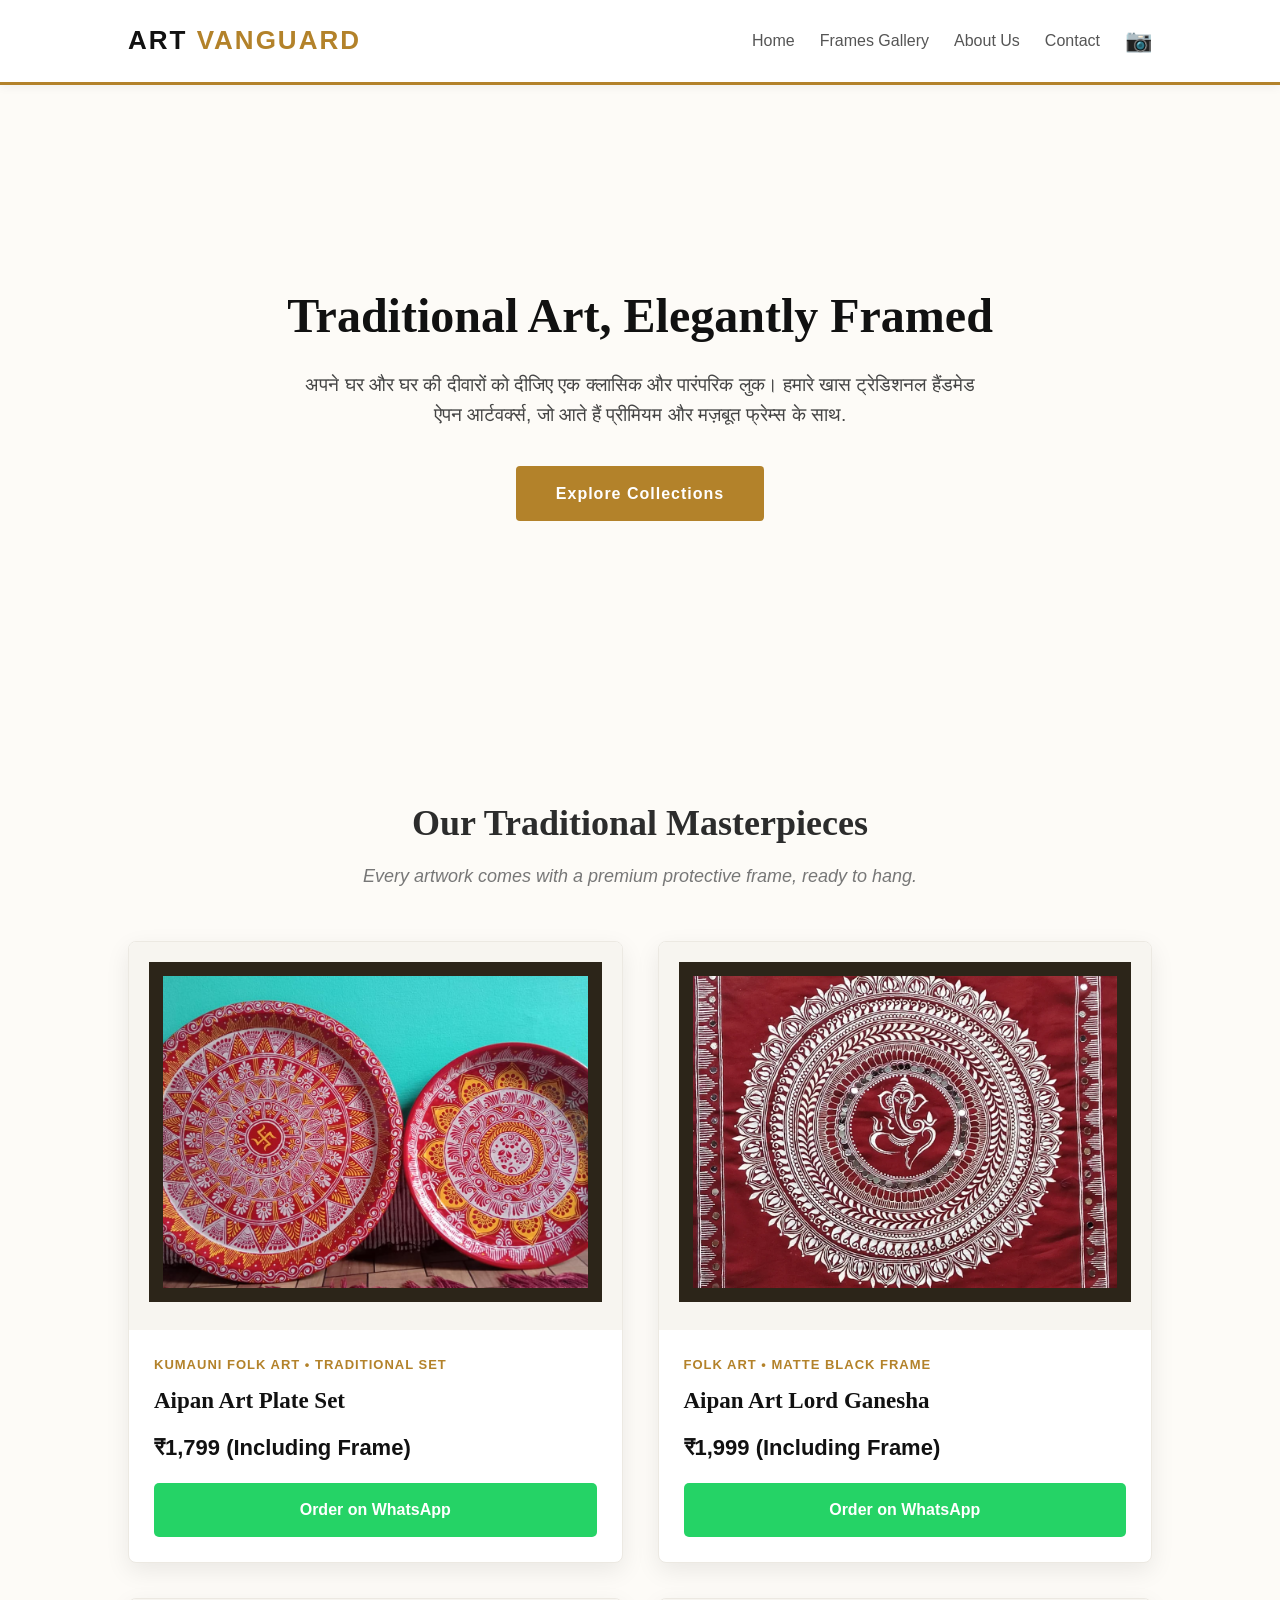
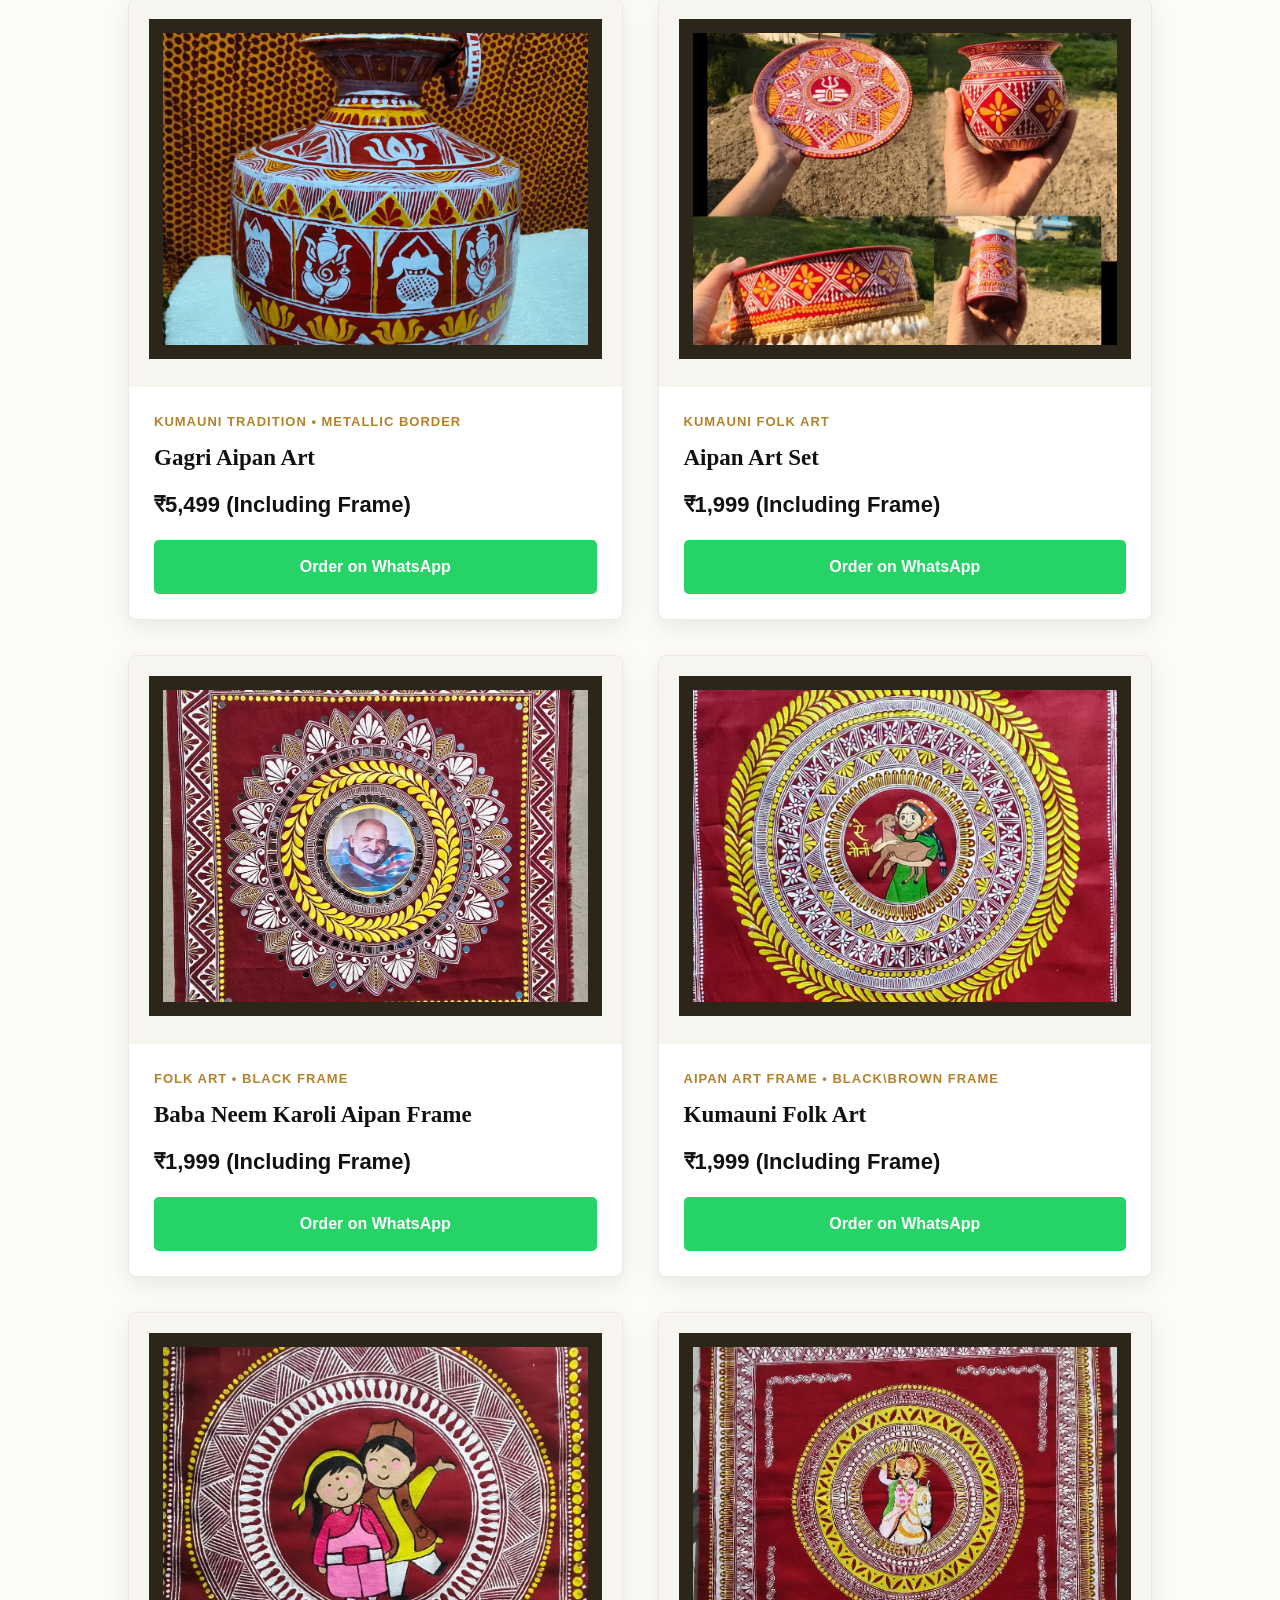
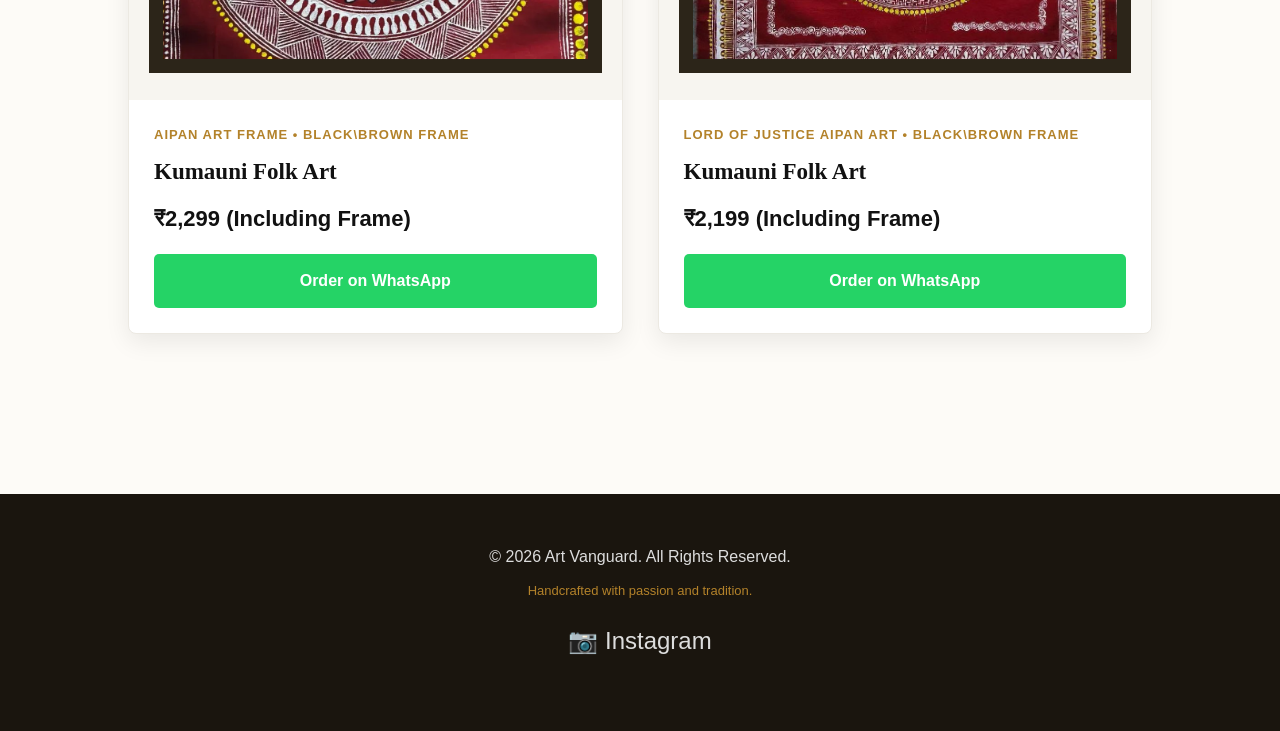
==== commit 8a9544f2: "Fix HTML encoding issues in index.html" ====
--- a/index.html
+++ b/index.html
@@ -4,6 +4,10 @@
     <meta charset="UTF-8">
     <meta name="viewport" content="width=device-width, initial-scale=1.0">
     <title>Art Vanguard | Premium Traditional Art Frames</title>
+    
+    <!-- Google Site Verification Token -->
+    <meta name="google-site-verification" content="AoV5bPMDLC-TOJFlJscccNJUv6mRICxk7e16NpsgIb8" />
+
     <style>
         * {
             margin: 0;
@@ -181,6 +185,7 @@
             margin-bottom: 10px;
             color: #111;
             font-family: 'Georgia', serif;
+            text-transform: capitalize;
         }
 
         .art-price {
@@ -226,6 +231,7 @@
             color: #ddd;
             font-size: 24px;
             margin: 0 15px;
+            text-decoration: none;
             transition: color 0.3s;
         }
 
@@ -248,13 +254,13 @@
             <a href="#gallery">Frames Gallery</a>
             <a href="#">About Us</a>
             <a href="#">Contact</a>
-            <a href="https://www.instagram.com/YOUR_INSTAGRAM_USERNAME" target="_blank" class="social-icon" title="Instagram">📷</a>
+            <a href="https://www.instagram.com/Nature_Vanguard" target="_blank" class="social-icon" title="Instagram">📷</a>
         </nav>
     </header>
 
     <section class="hero">
         <h1>Traditional Art, Elegantly Framed</h1>
-        <p>अपने घर और घर की दीवारों को दीजिए एक क्लासिक और पारंपरिक लुक। हमारे खास ट्रेडिशनल हैंडमेड ऐपन आर्टवर्क्स, जो आते हैं प्रीमियम और मज़बूत फ्रेम्स के साथ।</p>
+        <p>अपने घर और घर की दीवारों को दीजिए एक क्लासिक और पारंपरिक लुक। हमारे खास ट्रेडिशनल हैंडमेड ऐपन आर्टवर्क्स, जो आते हैं प्रीमियम और मज़बूत फ्रेम्स के साथ.</p>
         <a href="#gallery" class="btn">Explore Collections</a>
     </section>
 
@@ -263,101 +269,107 @@
         <p class="gallery-sub">Every artwork comes with a premium protective frame, ready to hang.</p>
         
         <div class="grid">
-            <!-- Original 3 -->
-            <div class="art-card">
-                <div class="img-container">
-                    <img class="art-img" src="c:\MyArtWebsite\art1.jpg.jpeg" alt="The Divine Mandala">
-                </div>
-                <div class="art-info">
-                    <div class="art-tag">Mandala Art • Wooden Frame</div>
-                    <h3 class="art-title">The Divine Mandala</h3>
+            <!-- Card 1 -->
+            <div class="art-card">
+                <div class="img-container">
+                    <img class="art-img" src="art1.jpg.jpeg" alt="The Divine Mandala">
+                </div>
+                <div class="art-info">
+                    <div class="art-tag">Kumauni folk Art • traditional set</div>
+                    <h3 class="art-title">aipan art plate set</h3>
                     <p class="art-price">₹1,799 <span>(Including Frame)</span></p>
-                    <a href="https://wa.me/916395207424?text=Hi!%20I%20am%20interested%20in%20ordering%20the%20'The%20Divine%20Mandala'%20art%20frame." target="_blank" class="buy-btn">Order on WhatsApp</a>
-                </div>
-            </div>
-
-            <div class="art-card">
-                <div class="img-container">
-                    <img class="art-img" src="c:\MyArtWebsite\art2.webp.webp" alt="Traditional Heritage">
+                    <a href="https://wa.me/916395207424?text=Hi!%20I%20am%20interested%20in%20ordering%20the%20'Aipan%20Art%20Plate%20Set'." target="_blank" class="buy-btn">Order on WhatsApp</a>
+                </div>
+            </div>
+
+            <!-- Card 2 -->
+            <div class="art-card">
+                <div class="img-container">
+                    <img class="art-img" src="art2.webp.webp" alt="Traditional Heritage">
                 </div>
                 <div class="art-info">
                     <div class="art-tag">Folk Art • Matte Black Frame</div>
-                    <h3 class="art-title">Traditional Heritage</h3>
+                    <h3 class="art-title">aipan art lord ganesha</h3>
                     <p class="art-price">₹1,999 <span>(Including Frame)</span></p>
-                    <a href="https://wa.me/916395207424?text=Hi!%20I%20am%20interested%20in%20ordering%20the%20'Traditional%20Heritage'%20art%20frame." target="_blank" class="buy-btn">Order on WhatsApp</a>
-                </div>
-            </div>
-
-            <div class="art-card">
-                <div class="img-container">
-                    <img class="art-img" src="c:\MyArtWebsite\art3.webp.webp" alt="Vintage Landscape">
-                </div>
-                <div class="art-info">
-                    <div class="art-tag">Classic Sketch • Golden Border Frame</div>
-                    <h3 class="art-title">Vintage Landscape</h3>
+                    <a href="https://wa.me/916395207424?text=Hi!%20I%20am%20interested%20in%20ordering%20the%20'Aipan%20Art%20Lord%20Ganesha'." target="_blank" class="buy-btn">Order on WhatsApp</a>
+                </div>
+            </div>
+
+            <!-- Card 3 -->
+            <div class="art-card">
+                <div class="img-container">
+                    <img class="art-img" src="art3.webp.webp" alt="Vintage Landscape">
+                </div>
+                <div class="art-info">
+                    <div class="art-tag">Kumauni Tradition • Metallic Border</div>
+                    <h3 class="art-title">Gagri Aipan Art</h3>
                     <p class="art-price">₹5,499 <span>(Including Frame)</span></p>
-                    <a href="https://wa.me/916395207424?text=Hi!%20I%20am%20interested%20in%20ordering%20the%20'Vintage%20Landscape'%20art%20frame." target="_blank" class="buy-btn">Order on WhatsApp</a>
-                </div>
-            </div>
-
-            <!-- 5 New Artworks -->
-            <div class="art-card">
-                <div class="img-container">
-                    <img class="art-img" src="c:\MyArtWebsite\art4.webp.webp" alt="Rajasthani Miniature">
-                </div>
-                <div class="art-info">
-                    <div class="art-tag">Rajasthani Miniature • Golden Frame</div>
-                    <h3 class="art-title">Royal Court Scene</h3>
+                    <a href="https://wa.me/916395207424?text=Hi!%20I%20am%20interested%20in%20ordering%20the%20'Gagri%20Aipan%20Art'." target="_blank" class="buy-btn">Order on WhatsApp</a>
+                </div>
+            </div>
+
+            <!-- Card 4 -->
+            <div class="art-card">
+                <div class="img-container">
+                   <img class="art-img" src="art4.webp.webp" alt="Royal Court Scene">
+                </div>
+                <div class="art-info">
+                    <div class="art-tag">Kumauni Folk Art</div>
+                    <h3 class="art-title">Aipan art set</h3>
                     <p class="art-price">₹1,999 <span>(Including Frame)</span></p>
-                    <a href="https://wa.me/916395207424?text=Hi!%20I%20am%20interested%20in%20ordering%20the%20'Royal%20Court%20Scene'%20art%20frame." target="_blank" class="buy-btn">Order on WhatsApp</a>
-                </div>
-            </div>
-
-            <div class="art-card">
-                <div class="img-container">
-                    <img class="art-img" src="c:\MyArtWebsite\art5.webp.webp" alt="Madhubani Art">
-                </div>
-                <div class="art-info">
-                    <div class="art-tag">Madhubani Folk • Black Frame</div>
-                    <h3 class="art-title">Tree of Life</h3>
+                    <a href="https://wa.me/916395207424?text=Hi!%20I%20am%20interested%20in%20ordering%20the%20'Aipan%20Art%20Set'." target="_blank" class="buy-btn">Order on WhatsApp</a>
+                </div>
+            </div>
+
+            <!-- Card 5 -->
+            <div class="art-card">
+                <div class="img-container">
+                    <img class="art-img" src="art5.webp.webp" alt="Tree of Life">
+                </div>
+                <div class="art-info">
+                    <div class="art-tag">Folk Art • Black Frame</div>
+                    <h3 class="art-title">Baba Neem Karoli aipan frame</h3>
                     <p class="art-price">₹1,999 <span>(Including Frame)</span></p>
-                    <a href="https://wa.me/916395207424?text=Hi!%20I%20am%20interested%20in%20ordering%20the%20'Tree%20of%20Life'%20art%20frame." target="_blank" class="buy-btn">Order on WhatsApp</a>
-                </div>
-            </div>
-
-            <div class="art-card">
-                <div class="img-container">
-                    <img class="art-img" src="c:\MyArtWebsite\art6,webp.webp" alt="Warli Tribal">
-                </div>
-                <div class="art-info">
-                    <div class="art-tag">Warli Tribal • Natural Wood</div>
-                    <h3 class="art-title">Village Celebration</h3>
+                    <a href="https://wa.me/916395207424?text=Hi!%20I%20am%20interested%20in%20ordering%20the%20'Baba%20Neem%20Karoli%20Aipan%20Frame'." target="_blank" class="buy-btn">Order on WhatsApp</a>
+                </div>
+            </div>
+
+            <!-- Card 6 -->
+            <div class="art-card">
+                <div class="img-container">
+                    <img class="art-img" src="art6.webp.webp" alt="Village Celebration">
+                </div>
+                <div class="art-info">
+                    <div class="art-tag">Aipan Art Frame • black\brown Frame</div>
+                    <h3 class="art-title">Kumauni Folk Art</h3>
                     <p class="art-price">₹1,999 <span>(Including Frame)</span></p>
-                    <a href="https://wa.me/916395207424?text=Hi!%20I%20am%20interested%20in%20ordering%20the%20'Village%20Celebration'%20art%20frame." target="_blank" class="buy-btn">Order on WhatsApp</a>
-                </div>
-            </div>
-
-            <div class="art-card">
-                <div class="img-container">
-                    <img class="art-img" src="c:\MyArtWebsite\art7.webp.jpg" alt="Tanjore Painting">
-                </div>
-                <div class="art-info">
-                    <div class="art-tag">Tanjore Gold Leaf • Ornate Frame</div>
-                    <h3 class="art-title">Lord Krishna</h3>
+                    <a href="https://wa.me/916395207424?text=Hi!%20I%20am%20interested%20in%20ordering%20the%20'Kumauni%20Folk%20Art%20Frame%206'." target="_blank" class="buy-btn">Order on WhatsApp</a>
+                </div>
+            </div>
+
+            <!-- Card 7 -->
+            <div class="art-card">
+                <div class="img-container">
+                    <img class="art-img" src="art7.webp.jpg" alt="Lord Krishna">
+                </div>
+                <div class="art-info">
+                    <div class="art-tag">Aipan Art Frame • black\brown Frame</div>
+                    <h3 class="art-title">Kumauni Folk Art</h3>
                     <p class="art-price">₹2,299 <span>(Including Frame)</span></p>
-                    <a href="https://wa.me/916395207424?text=Hi!%20I%20am%20interested%20in%20ordering%20the%20'Lord%20Krishna'%20art%20frame." target="_blank" class="buy-btn">Order on WhatsApp</a>
-                </div>
-            </div>
-
-            <div class="art-card">
-                <div class="img-container">
-                    <img class="art-img" src="c:\MyArtWebsite\art8.webp.jpeg" alt="Kalamkari Art">
-                </div>
-                <div class="art-info">
-                    <div class="art-tag">Kalamkari • Classic Frame</div>
-                    <h3 class="art-title">Floral Narrative</h3>
+                    <a href="https://wa.me/916395207424?text=Hi!%20I%20am%20interested%20in%20ordering%20the%20'Kumauni%20Folk%20Art%20Frame%207'." target="_blank" class="buy-btn">Order on WhatsApp</a>
+                </div>
+            </div>
+
+            <!-- Card 8 -->
+            <div class="art-card">
+                <div class="img-container">
+                   <img class="art-img" src="art8.webp.jpeg" alt="Kalamkari Art">
+                </div>
+                <div class="art-info">
+                    <div class="art-tag">Lord Of Justice Aipan Art  • black\brown Frame</div>
+                    <h3 class="art-title">Kumauni Folk Art</h3>
                     <p class="art-price">₹2,199 <span>(Including Frame)</span></p>
-                    <a href="https://wa.me/+916395207424?text=Hi!%20I%20am%20interested%20in%20ordering%20the%20'Floral%20Narrative'%20art%20frame." target="_blank" class="buy-btn">Order on WhatsApp</a>
+                    <a href="https://wa.me/916395207424?text=Hi!%20I%20am%20interested%20in%20ordering%20the%20'Kumauni%20Folk%20Art%20Frame%208'." target="_blank" class="buy-btn">Order on WhatsApp</a>
                 </div>
             </div>
         </div>
@@ -368,9 +380,9 @@
         <p style="margin-top: 12px; font-size: 13px; color: #b3822a;">Handcrafted with passion and tradition.</p>
         
         <div class="footer-social">
-            <a href="https://www.instagram.com/YOUR_INSTAGRAM_USERNAME" target="_blank" title="Follow us on Instagram">📷 Instagram</a>
+            <a href="https://www.instagram.com/Nature_Vanguard" target="_blank" title="Follow us on Instagram">📷 Instagram</a>
         </div>
     </footer>
 
 </body>
-</html>+</html>
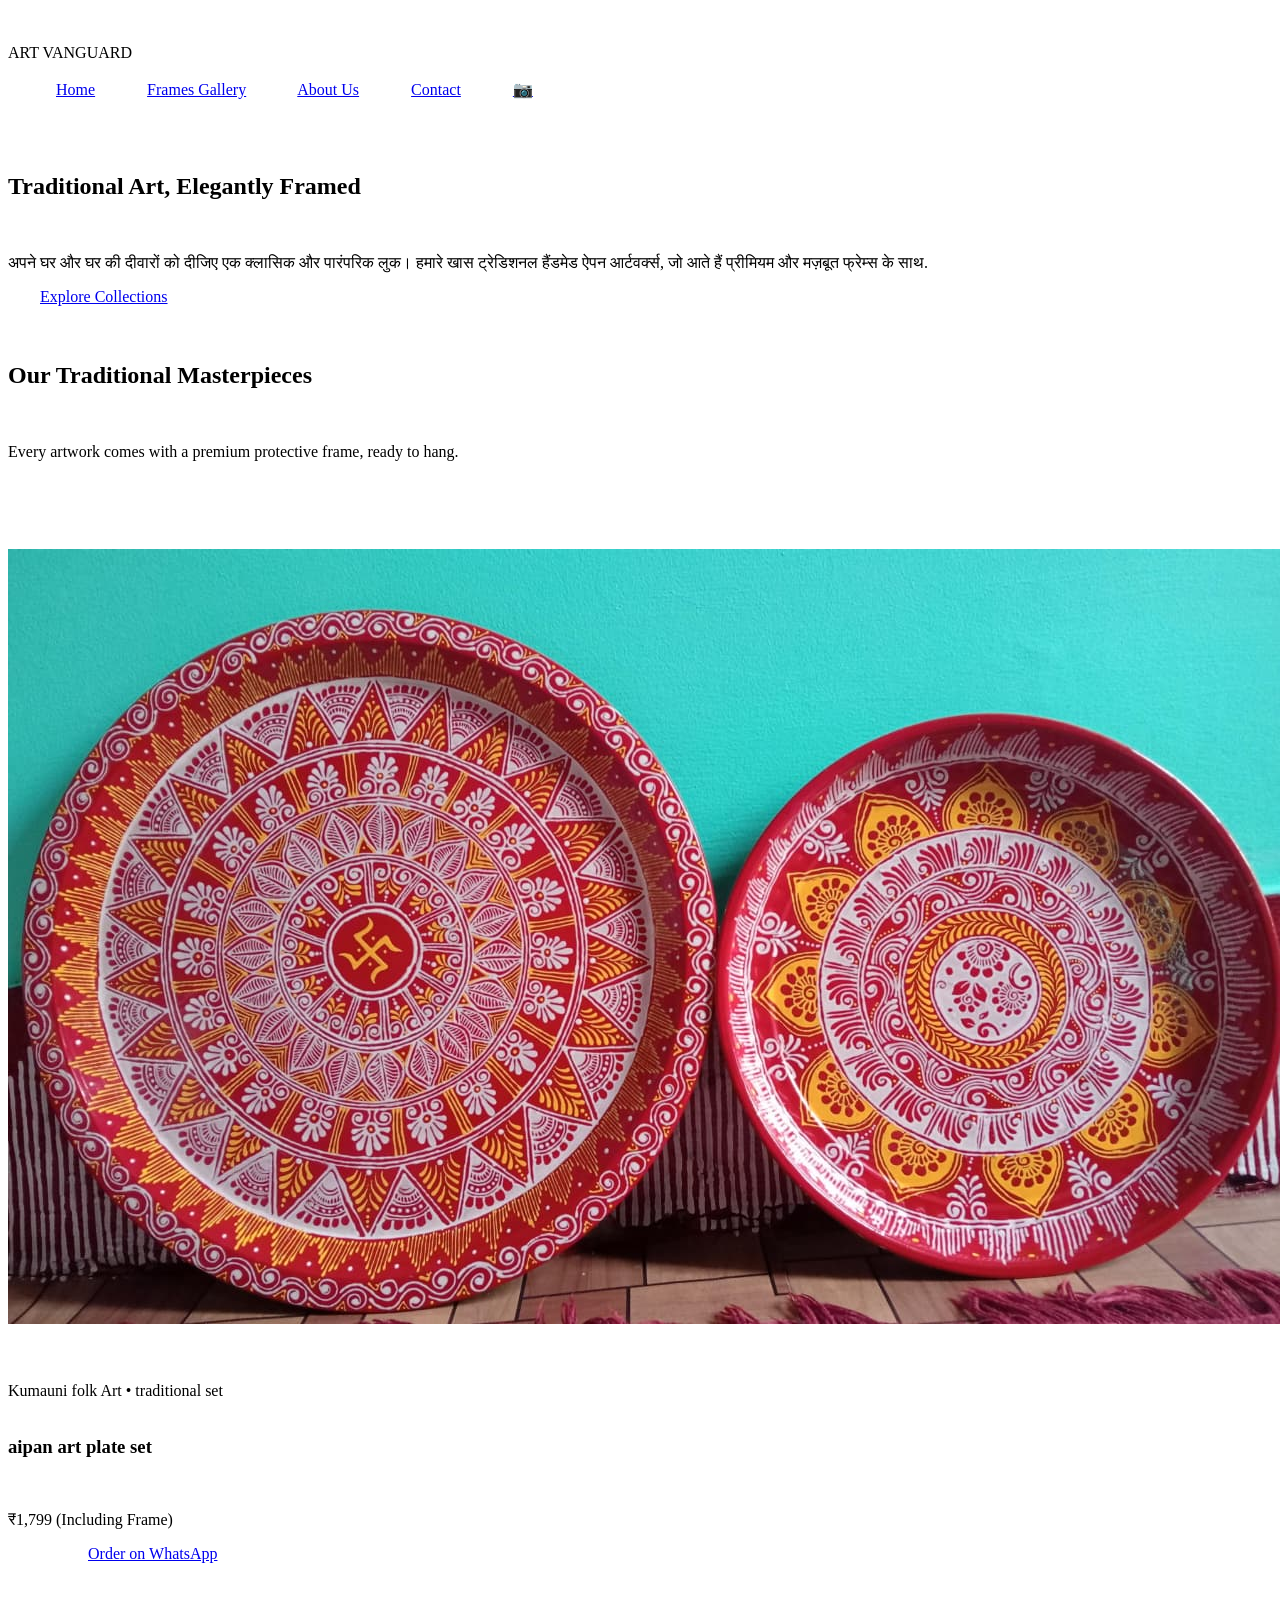
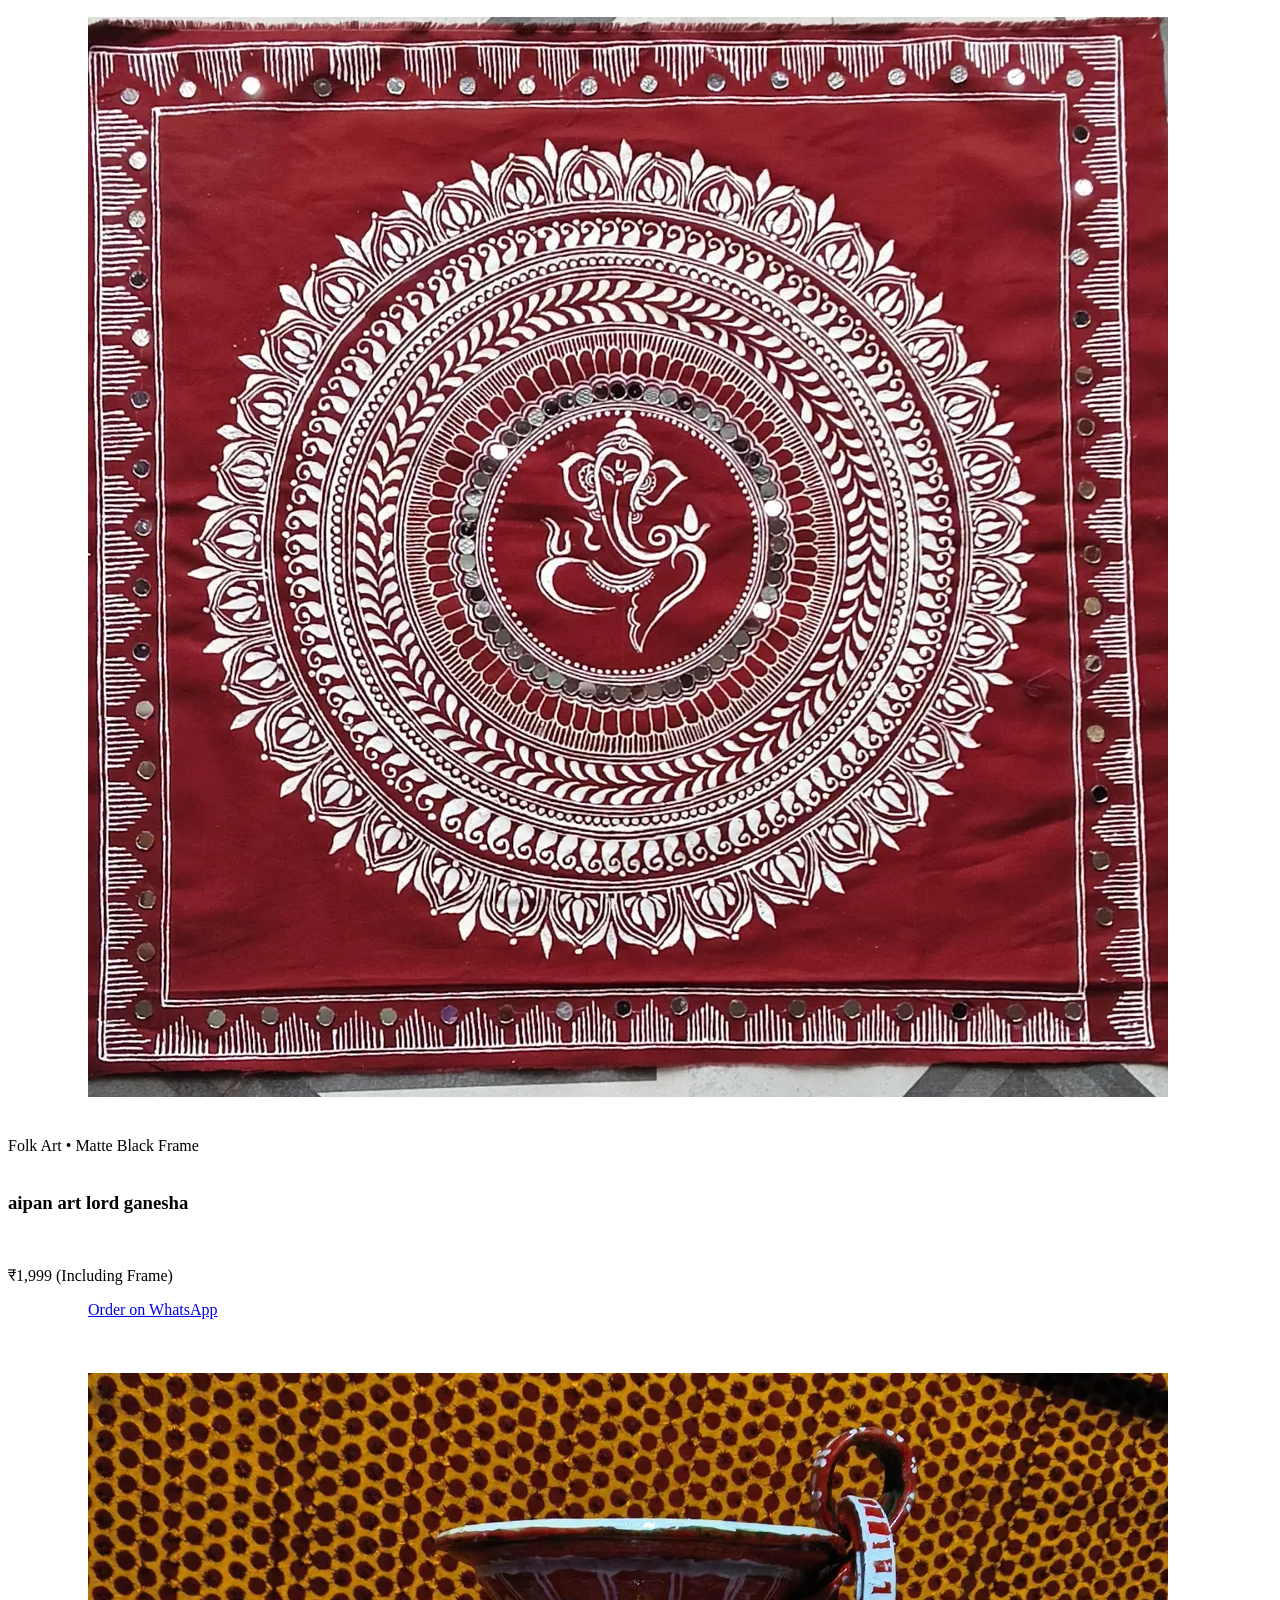
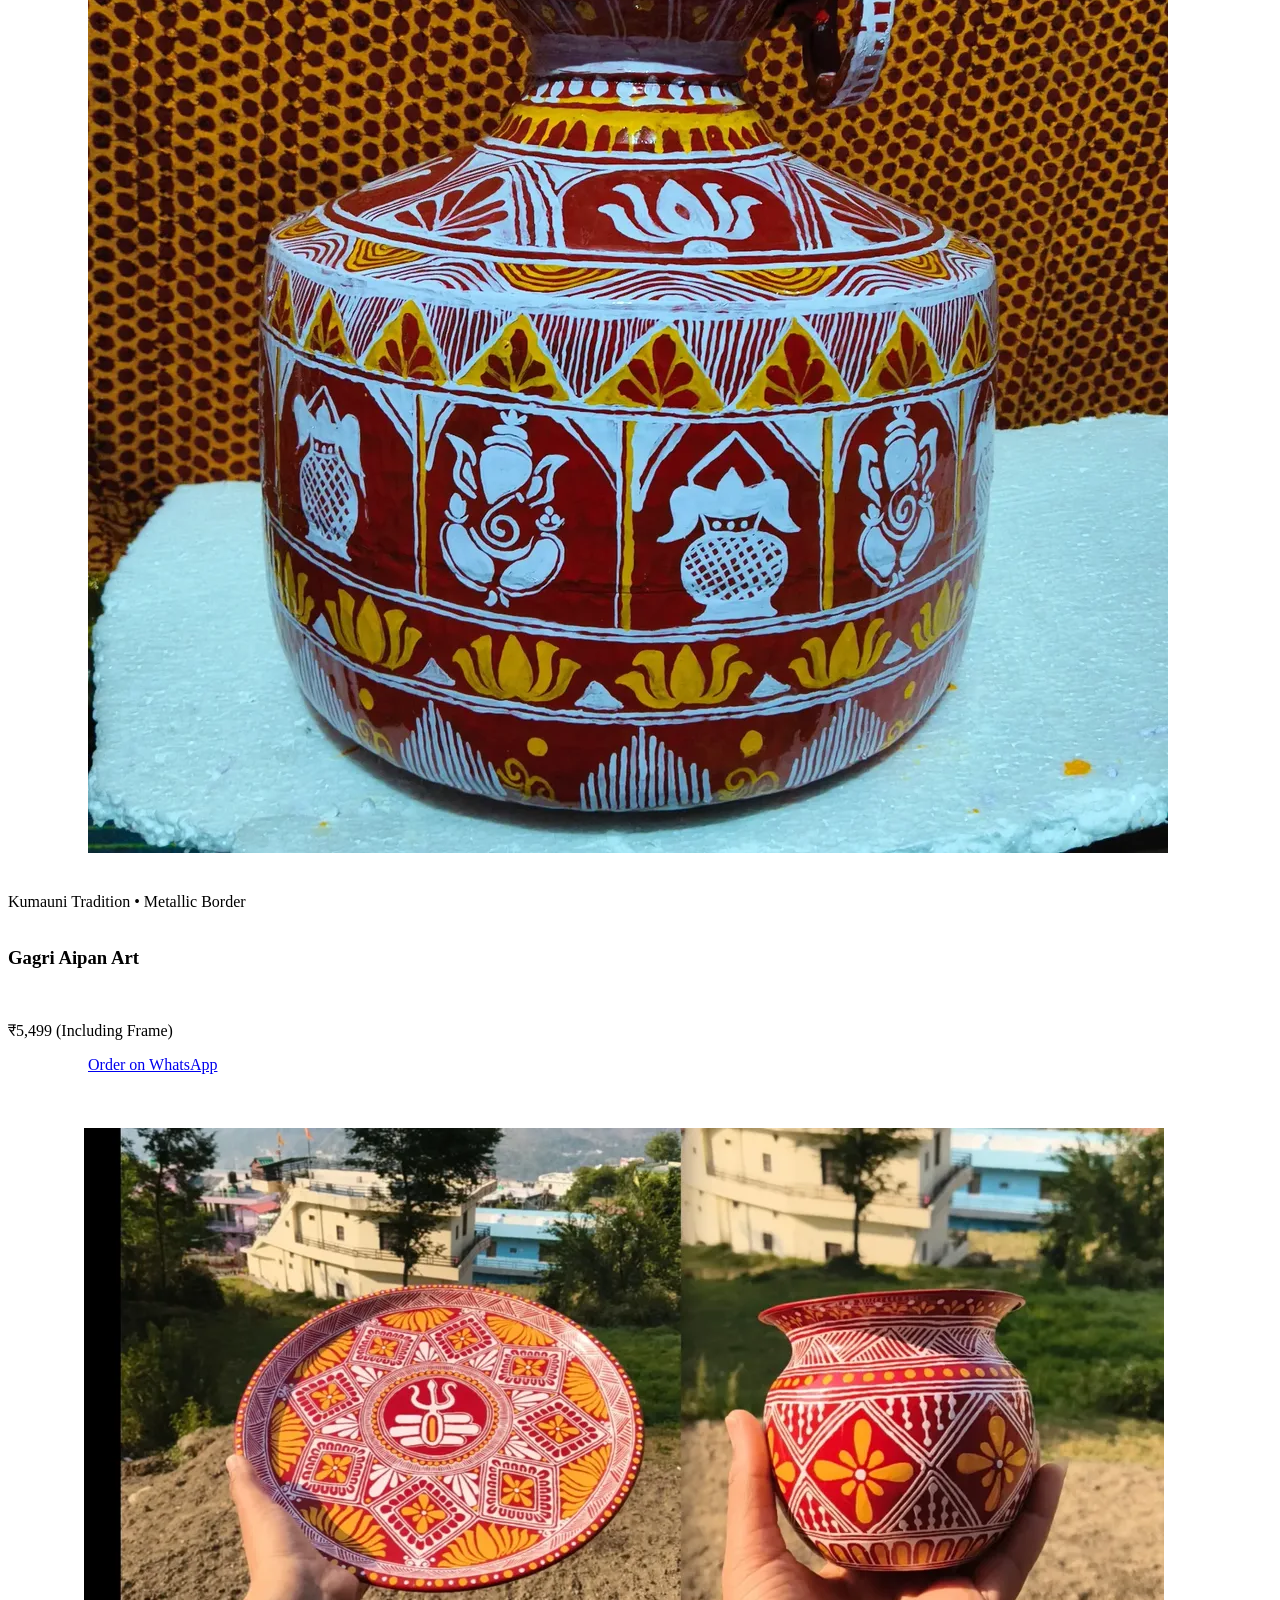
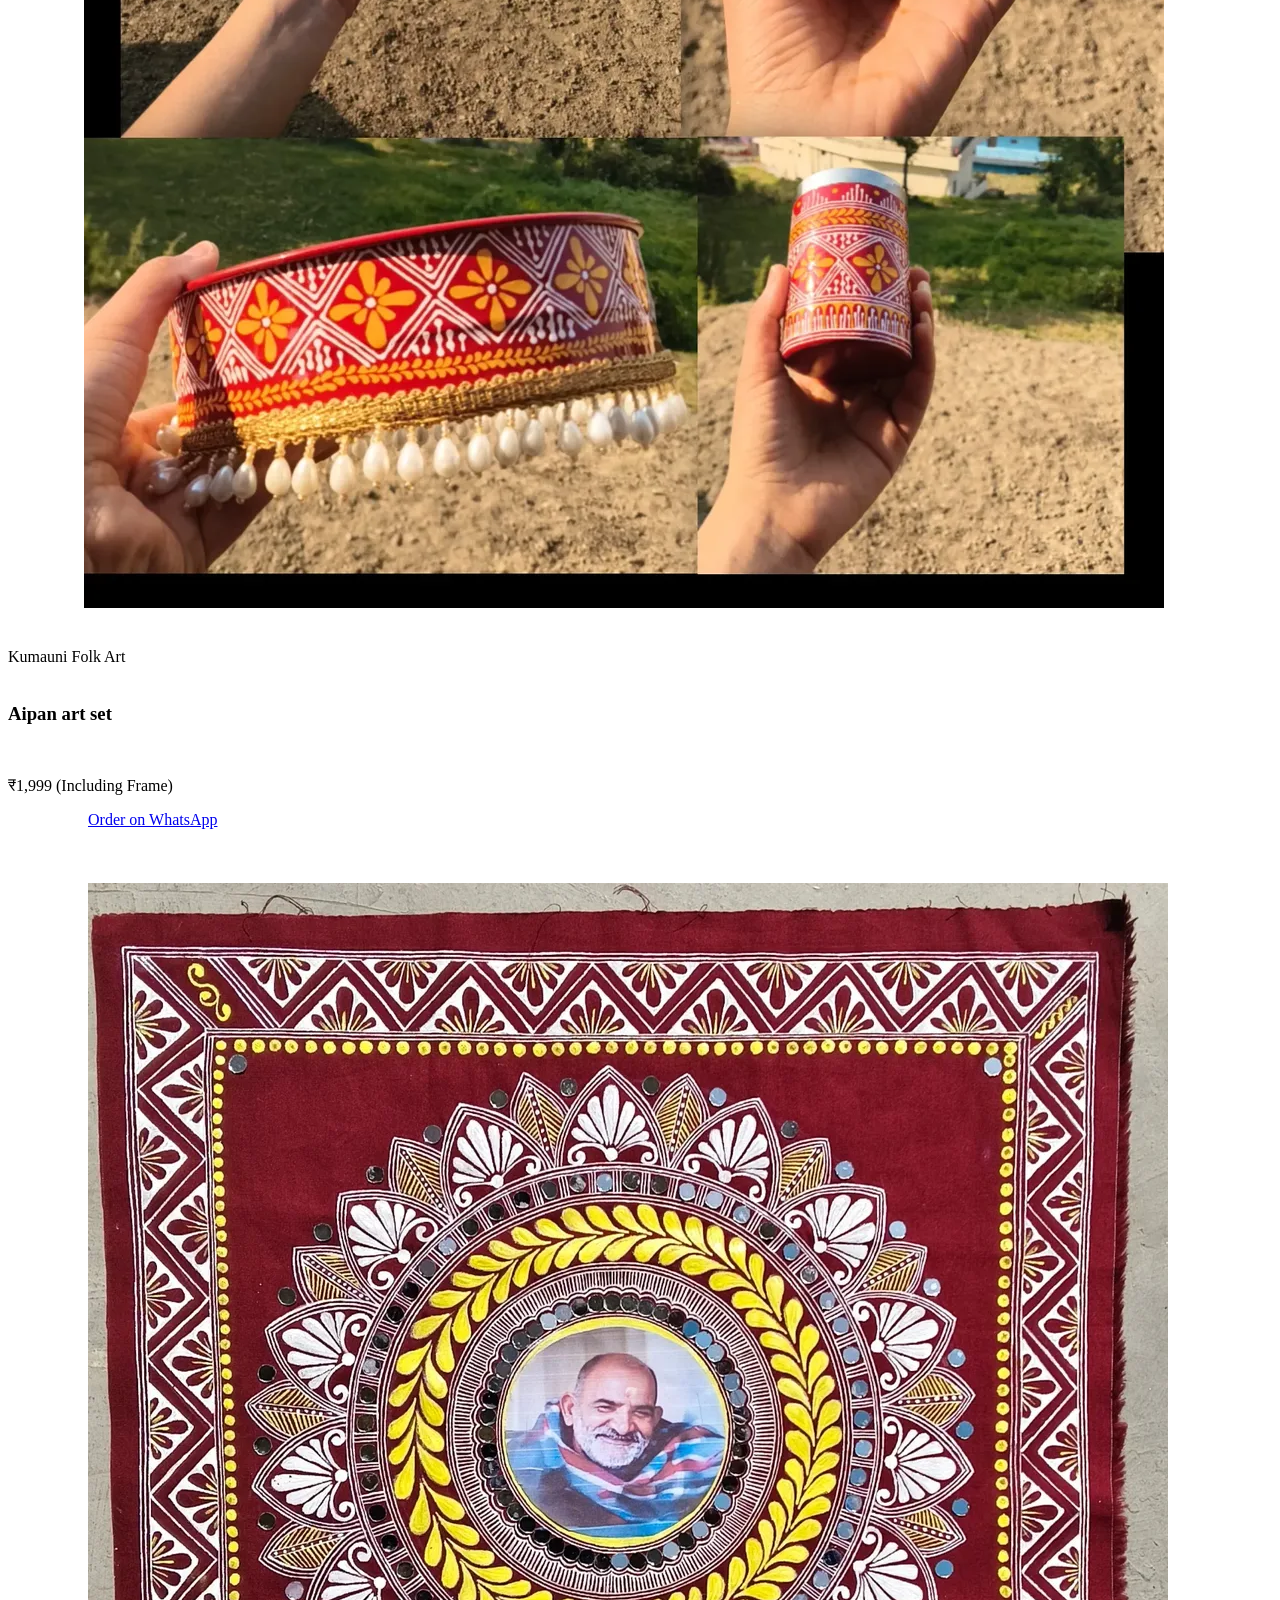
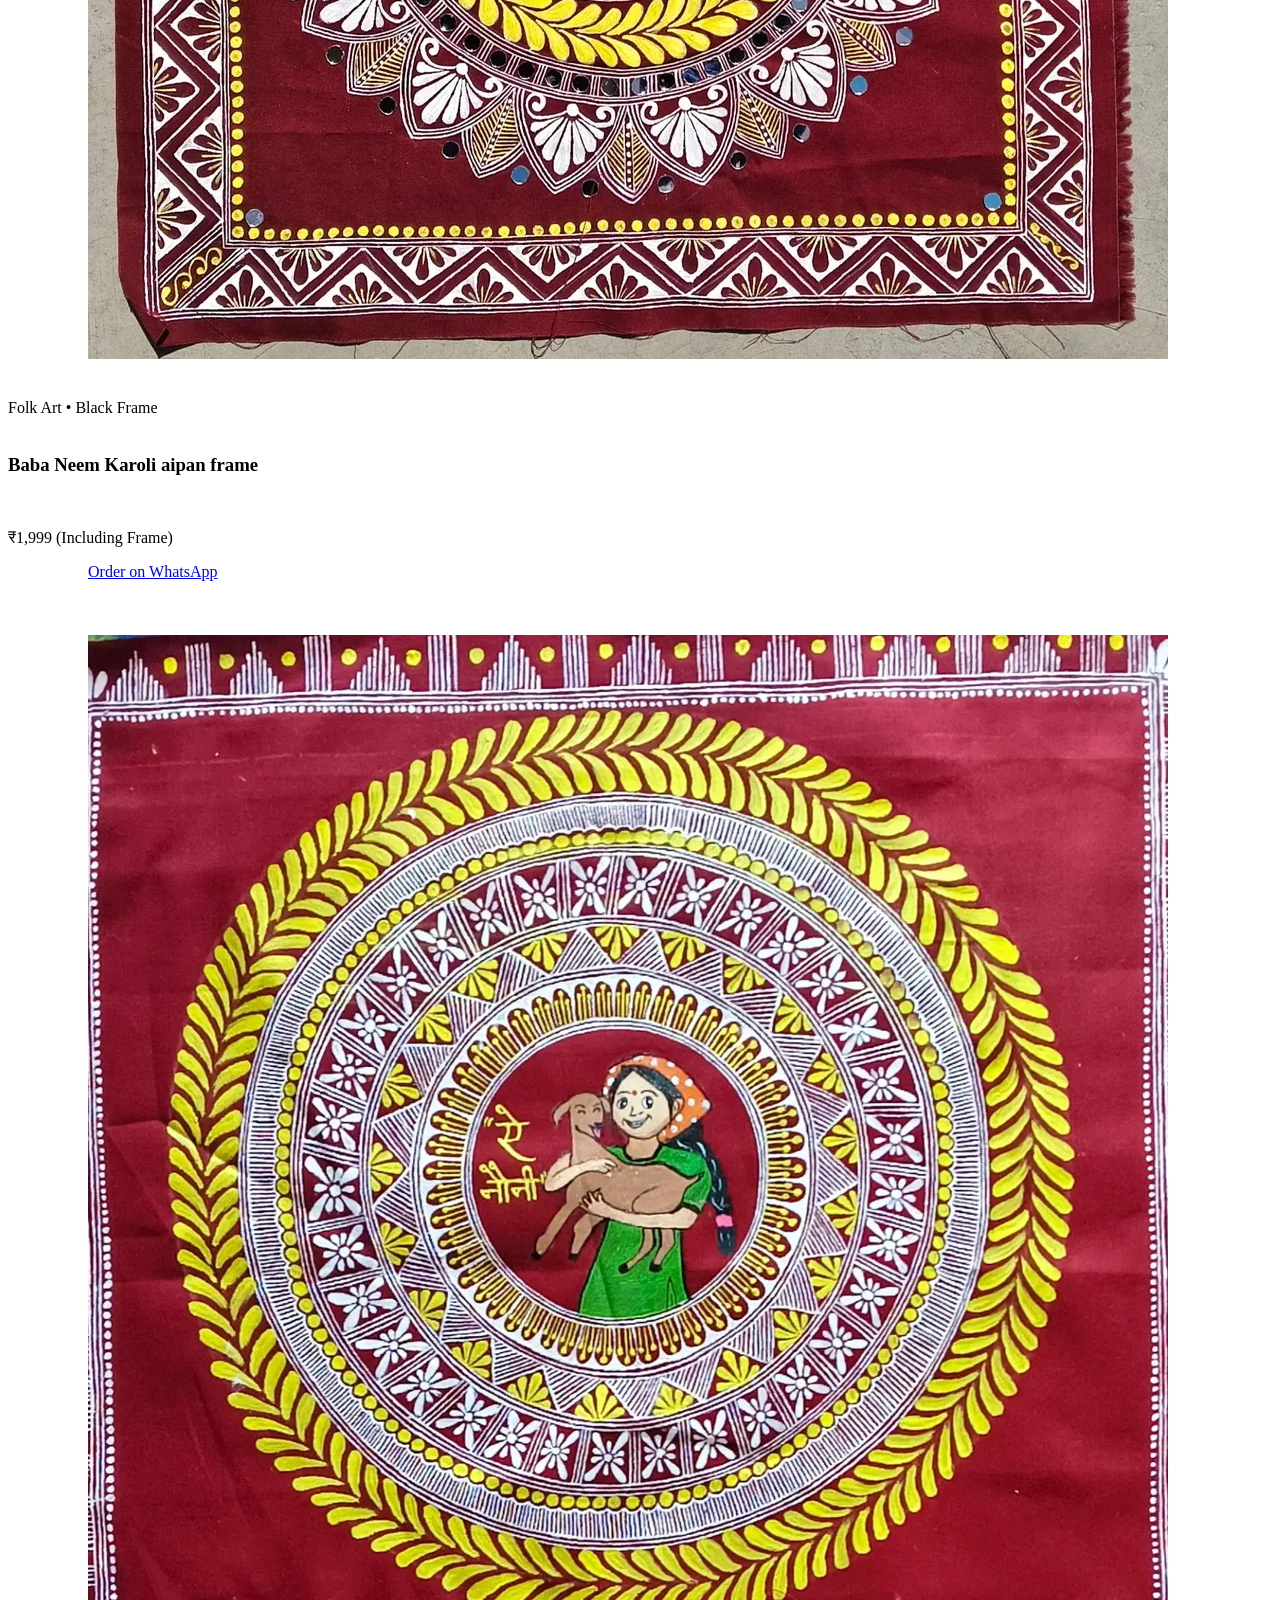
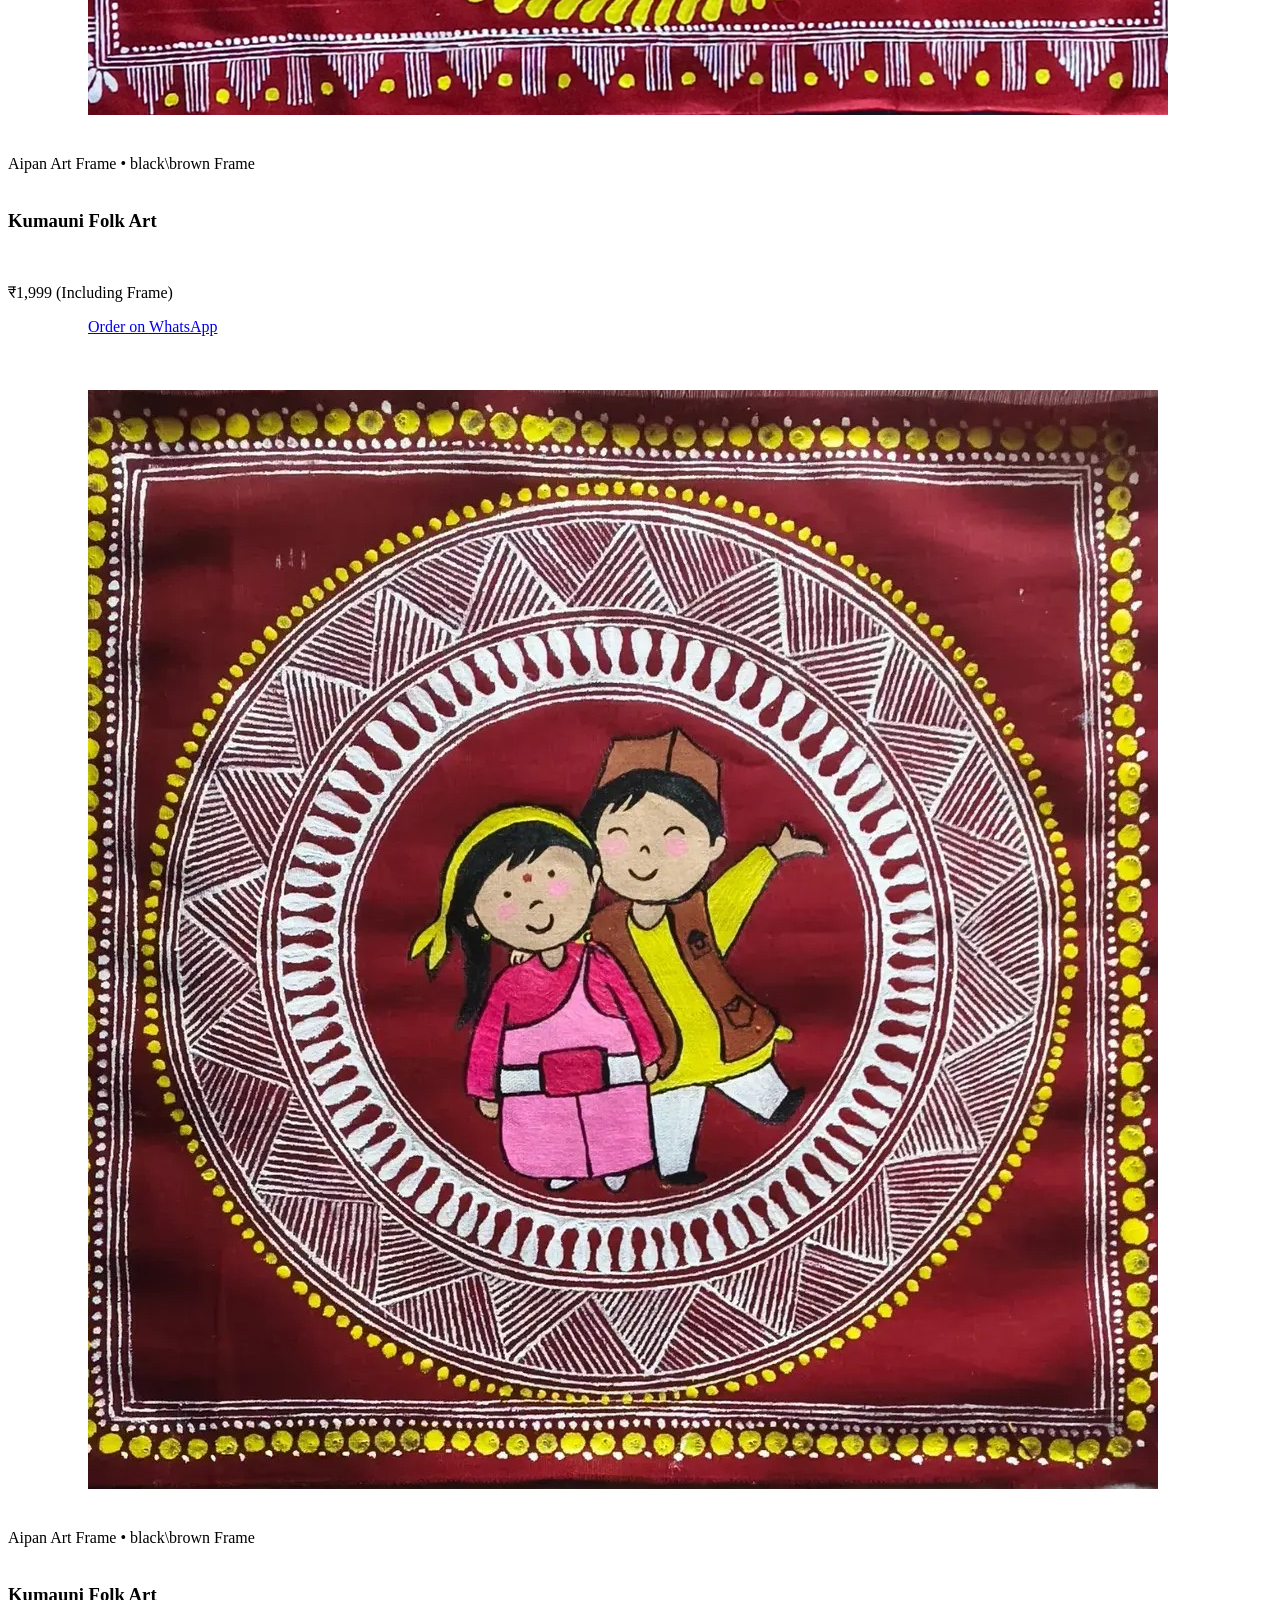
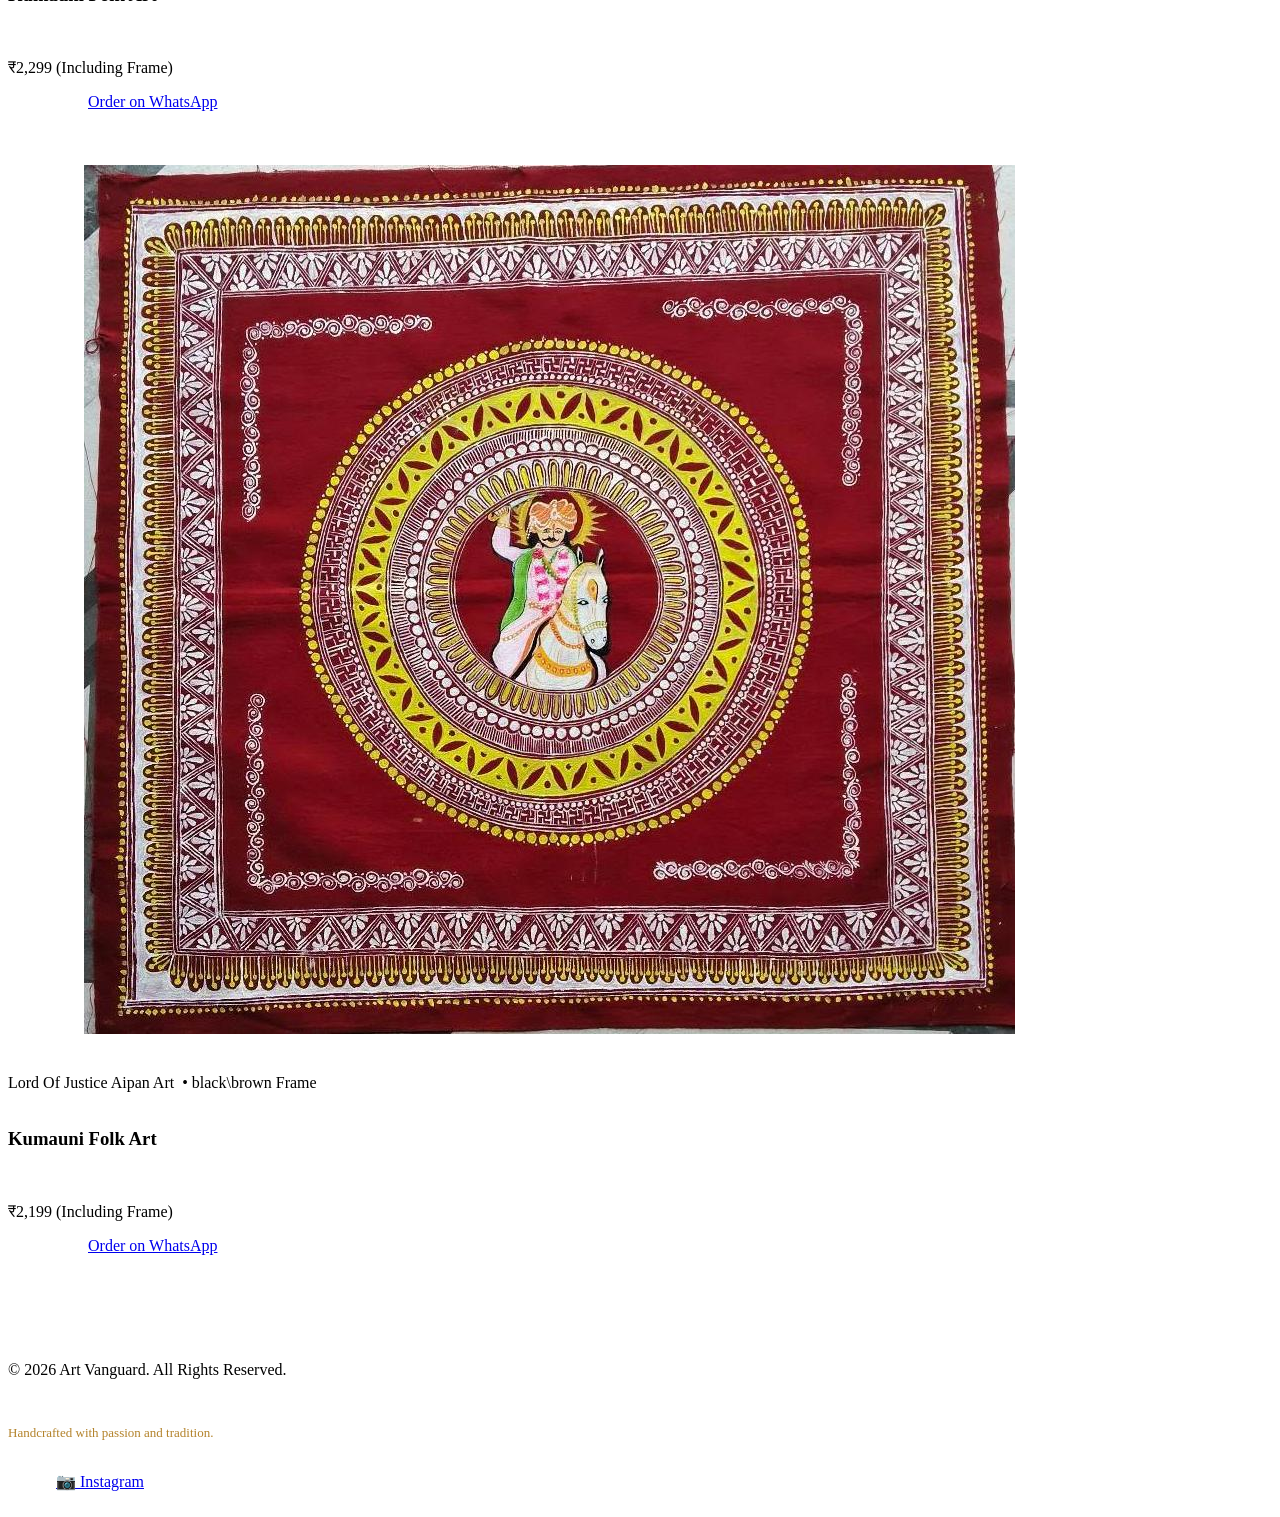
==== commit 52fab1b4: "Revise index.html for traditional art presentation Updated the index.html to reflect a new title and" ====
--- a/index.html
+++ b/index.html
@@ -1,388 +1,388 @@
 <!DOCTYPE html>
 <html lang="hi">
 <head>
-    <meta charset="UTF-8">
-    <meta name="viewport" content="width=device-width, initial-scale=1.0">
-    <title>Art Vanguard | Premium Traditional Art Frames</title>
-    
-    <!-- Google Site Verification Token -->
-    <meta name="google-site-verification" content="AoV5bPMDLC-TOJFlJscccNJUv6mRICxk7e16NpsgIb8" />
-
-    <style>
-        * {
-            margin: 0;
-            padding: 0;
-            box-sizing: border-box;
-            font-family: 'Segoe UI', Tahoma, Geneva, Verdana, sans-serif;
-        }
-
-        body {
-            background-color: #fdfbf7;
-            color: #2c2c2c;
-            line-height: 1.6;
-        }
-
-        header {
-            background-color: #ffffff;
-            padding: 20px 10%;
-            display: flex;
-            justify-content: space-between;
-            align-items: center;
-            box-shadow: 0 2px 10px rgba(0,0,0,0.05);
-            position: sticky;
-            top: 0;
-            z-index: 100;
-            border-bottom: 3px solid #b3822a;
-        }
-
-        .logo {
-            font-size: 26px;
-            font-weight: bold;
-            color: #111;
-            letter-spacing: 2px;
-        }
-
-        .logo span {
-            color: #b3822a;
-        }
-
-        nav {
-            display: flex;
-            align-items: center;
-            gap: 25px;
-        }
-
-        nav a {
-            text-decoration: none;
-            color: #555;
-            font-weight: 500;
-            transition: color 0.3s;
-        }
-
-        nav a:hover {
-            color: #b3822a;
-        }
-
-        .social-icon {
-            font-size: 22px;
-            color: #555;
-            transition: color 0.3s;
-        }
-
-        .social-icon:hover {
-            color: #b3822a;
-        }
-
-        .hero {
-            background: linear-gradient(rgba(253, 251, 247, 0.88), rgba(253, 251, 247, 0.88)), 
-                        url('https://images.unsplash.com/photo-1579783900882-c0d3dad7b119?q=80&w=1200') no-repeat center center/cover;
-            height: 70vh;
-            display: flex;
-            flex-direction: column;
-            justify-content: center;
-            align-items: center;
-            text-align: center;
-            padding: 0 20px;
-        }
-
-        .hero h1 {
-            font-size: 48px;
-            margin-bottom: 15px;
-            color: #111;
-            font-family: 'Georgia', serif;
-        }
-
-        .hero p {
-            font-size: 19px;
-            color: #444;
-            max-width: 700px;
-            margin-bottom: 35px;
-        }
-
-        .btn {
-            background-color: #b3822a;
-            color: #fff;
-            padding: 15px 40px;
-            text-decoration: none;
-            font-weight: bold;
-            border-radius: 4px;
-            transition: all 0.3s;
-            letter-spacing: 1px;
-        }
-
-        .btn:hover {
-            background-color: #8c621e;
-            transform: translateY(-2px);
-        }
-
-        .gallery-container {
-            padding: 80px 10%;
-            text-align: center;
-        }
-
-        .gallery-container h2 {
-            font-size: 36px;
-            margin-bottom: 10px;
-            font-family: 'Georgia', serif;
-        }
-
-        .gallery-sub {
-            color: #777;
-            margin-bottom: 50px;
-            font-style: italic;
-            font-size: 18px;
-        }
-
-        .grid {
-            display: grid;
-            grid-template-columns: repeat(auto-fit, minmax(320px, 1fr));
-            gap: 35px;
-        }
-
-        .art-card {
-            background: #fff;
-            border-radius: 8px;
-            overflow: hidden;
-            box-shadow: 0 8px 25px rgba(0,0,0,0.08);
-            transition: all 0.4s;
-            border: 1px solid #ece9e2;
-        }
-
-        .art-card:hover {
-            transform: translateY(-12px);
-            box-shadow: 0 15px 35px rgba(0,0,0,0.12);
-        }
-
-        .img-container {
-            padding: 20px;
-            background-color: #f7f5f0;
-        }
-
-        .art-img {
-            width: 100%;
-            height: 340px;
-            object-fit: cover;
-            border: 14px solid #2c2519;
-            box-shadow: inset 0 0 15px rgba(0,0,0,0.5);
-        }
-
-        .art-info {
-            padding: 25px;
-            text-align: left;
-        }
-
-        .art-tag {
-            font-size: 13px;
-            color: #b3822a;
-            font-weight: bold;
-            text-transform: uppercase;
-            letter-spacing: 1px;
-            margin-bottom: 8px;
-        }
-
-        .art-title {
-            font-size: 23px;
-            margin-bottom: 10px;
-            color: #111;
-            font-family: 'Georgia', serif;
-            text-transform: capitalize;
-        }
-
-        .art-price {
-            font-size: 22px;
-            font-weight: bold;
-            color: #111;
-            margin-bottom: 18px;
-        }
-
-        .buy-btn {
-            display: flex;
-            justify-content: center;
-            align-items: center;
-            gap: 10px;
-            width: 100%;
-            background-color: #25D366;
-            color: #fff;
-            padding: 14px;
-            text-decoration: none;
-            font-weight: bold;
-            border-radius: 5px;
-            transition: all 0.3s;
-        }
-
-        .buy-btn:hover {
-            background-color: #128C7E;
-            transform: scale(1.03);
-        }
-
-        footer {
-            background-color: #1a150e;
-            color: #ddd;
-            text-align: center;
-            padding: 50px 10%;
-            margin-top: 80px;
-        }
-
-        .footer-social {
-            margin: 20px 0;
-        }
-
-        .footer-social a {
-            color: #ddd;
-            font-size: 24px;
-            margin: 0 15px;
-            text-decoration: none;
-            transition: color 0.3s;
-        }
-
-        .footer-social a:hover {
-            color: #b3822a;
-        }
-
-        @media (max-width: 768px) {
-            .hero h1 { font-size: 38px; }
-            .hero { height: 60vh; }
-        }
-    </style>
+    <meta charset="UTF-8">
+    <meta name="viewport" content="width=device-width, initial-scale=1.0">
+    <title>Art Vanguard | Premium Traditional Art Frames</title>
+    
+    <!-- Google Site Verification Token -->
+    <meta name="google-site-verification" content="AoV5bPMDLC-TOJFlJscccNJUv6mRICxk7e16NpsgIb8" />
+
+    <style>
+        * {
+            margin: 0;
+            padding: 0;
+            box-sizing: border-box;
+            font-family: 'Segoe UI', Tahoma, Geneva, Verdana, sans-serif;
+        }
+
+        body {
+            background-color: #fdfbf7;
+            color: #2c2c2c;
+            line-height: 1.6;
+        }
+
+        header {
+            background-color: #ffffff;
+            padding: 20px 10%;
+            display: flex;
+            justify-content: space-between;
+            align-items: center;
+            box-shadow: 0 2px 10px rgba(0,0,0,0.05);
+            position: sticky;
+            top: 0;
+            z-index: 100;
+            border-bottom: 3px solid #b3822a;
+        }
+
+        .logo {
+            font-size: 26px;
+            font-weight: bold;
+            color: #111;
+            letter-spacing: 2px;
+        }
+
+        .logo span {
+            color: #b3822a;
+        }
+
+        nav {
+            display: flex;
+            align-items: center;
+            gap: 25px;
+        }
+
+        nav a {
+            text-decoration: none;
+            color: #555;
+            font-weight: 500;
+            transition: color 0.3s;
+        }
+
+        nav a:hover {
+            color: #b3822a;
+        }
+
+        .social-icon {
+            font-size: 22px;
+            color: #555;
+            transition: color 0.3s;
+        }
+
+        .social-icon:hover {
+            color: #b3822a;
+        }
+
+        .hero {
+            background: linear-gradient(rgba(253, 251, 247, 0.88), rgba(253, 251, 247, 0.88)), 
+                        url('https://images.unsplash.com/photo-1579783900882-c0d3dad7b119?q=80&w=1200') no-repeat center center/cover;
+            height: 70vh;
+            display: flex;
+            flex-direction: column;
+            justify-content: center;
+            align-items: center;
+            text-align: center;
+            padding: 0 20px;
+        }
+
+        .hero h1 {
+            font-size: 48px;
+            margin-bottom: 15px;
+            color: #111;
+            font-family: 'Georgia', serif;
+        }
+
+        .hero p {
+            font-size: 19px;
+            color: #444;
+            max-width: 700px;
+            margin-bottom: 35px;
+        }
+
+        .btn {
+            background-color: #b3822a;
+            color: #fff;
+            padding: 15px 40px;
+            text-decoration: none;
+            font-weight: bold;
+            border-radius: 4px;
+            transition: all 0.3s;
+            letter-spacing: 1px;
+        }
+
+        .btn:hover {
+            background-color: #8c621e;
+            transform: translateY(-2px);
+        }
+
+        .gallery-container {
+            padding: 80px 10%;
+            text-align: center;
+        }
+
+        .gallery-container h2 {
+            font-size: 36px;
+            margin-bottom: 10px;
+            font-family: 'Georgia', serif;
+        }
+
+        .gallery-sub {
+            color: #777;
+            margin-bottom: 50px;
+            font-style: italic;
+            font-size: 18px;
+        }
+
+        .grid {
+            display: grid;
+            grid-template-columns: repeat(auto-fit, minmax(320px, 1fr));
+            gap: 35px;
+        }
+
+        .art-card {
+            background: #fff;
+            border-radius: 8px;
+            overflow: hidden;
+            box-shadow: 0 8px 25px rgba(0,0,0,0.08);
+            transition: all 0.4s;
+            border: 1px solid #ece9e2;
+        }
+
+        .art-card:hover {
+            transform: translateY(-12px);
+            box-shadow: 0 15px 35px rgba(0,0,0,0.12);
+        }
+
+        .img-container {
+            padding: 20px;
+            background-color: #f7f5f0;
+        }
+
+        .art-img {
+            width: 100%;
+            height: 340px;
+            object-fit: cover;
+            border: 14px solid #2c2519;
+            box-shadow: inset 0 0 15px rgba(0,0,0,0.5);
+        }
+
+        .art-info {
+            padding: 25px;
+            text-align: left;
+        }
+
+        .art-tag {
+            font-size: 13px;
+            color: #b3822a;
+            font-weight: bold;
+            text-transform: uppercase;
+            letter-spacing: 1px;
+            margin-bottom: 8px;
+        }
+
+        .art-title {
+            font-size: 23px;
+            margin-bottom: 10px;
+            color: #111;
+            font-family: 'Georgia', serif;
+            text-transform: capitalize;
+        }
+
+        .art-price {
+            font-size: 22px;
+            font-weight: bold;
+            color: #111;
+            margin-bottom: 18px;
+        }
+
+        .buy-btn {
+            display: flex;
+            justify-content: center;
+            align-items: center;
+            gap: 10px;
+            width: 100%;
+            background-color: #25D366;
+            color: #fff;
+            padding: 14px;
+            text-decoration: none;
+            font-weight: bold;
+            border-radius: 5px;
+            transition: all 0.3s;
+        }
+
+        .buy-btn:hover {
+            background-color: #128C7E;
+            transform: scale(1.03);
+        }
+
+        footer {
+            background-color: #1a150e;
+            color: #ddd;
+            text-align: center;
+            padding: 50px 10%;
+            margin-top: 80px;
+        }
+
+        .footer-social {
+            margin: 20px 0;
+        }
+
+        .footer-social a {
+            color: #ddd;
+            font-size: 24px;
+            margin: 0 15px;
+            text-decoration: none;
+            transition: color 0.3s;
+        }
+
+        .footer-social a:hover {
+            color: #b3822a;
+        }
+
+        @media (max-width: 768px) {
+            .hero h1 { font-size: 38px; }
+            .hero { height: 60vh; }
+        }
+    </style>
 </head>
 <body>
 
-    <header>
-        <div class="logo">ART <span>VANGUARD</span></div>
-        <nav>
-            <a href="#">Home</a>
-            <a href="#gallery">Frames Gallery</a>
-            <a href="#">About Us</a>
-            <a href="#">Contact</a>
-            <a href="https://www.instagram.com/Nature_Vanguard" target="_blank" class="social-icon" title="Instagram">📷</a>
-        </nav>
-    </header>
-
-    <section class="hero">
-        <h1>Traditional Art, Elegantly Framed</h1>
-        <p>अपने घर और घर की दीवारों को दीजिए एक क्लासिक और पारंपरिक लुक। हमारे खास ट्रेडिशनल हैंडमेड ऐपन आर्टवर्क्स, जो आते हैं प्रीमियम और मज़बूत फ्रेम्स के साथ.</p>
-        <a href="#gallery" class="btn">Explore Collections</a>
-    </section>
-
-    <section class="gallery-container" id="gallery">
-        <h2>Our Traditional Masterpieces</h2>
-        <p class="gallery-sub">Every artwork comes with a premium protective frame, ready to hang.</p>
-        
-        <div class="grid">
-            <!-- Card 1 -->
-            <div class="art-card">
-                <div class="img-container">
-                    <img class="art-img" src="art1.jpg.jpeg" alt="The Divine Mandala">
-                </div>
-                <div class="art-info">
-                    <div class="art-tag">Kumauni folk Art • traditional set</div>
-                    <h3 class="art-title">aipan art plate set</h3>
-                    <p class="art-price">₹1,799 <span>(Including Frame)</span></p>
-                    <a href="https://wa.me/916395207424?text=Hi!%20I%20am%20interested%20in%20ordering%20the%20'Aipan%20Art%20Plate%20Set'." target="_blank" class="buy-btn">Order on WhatsApp</a>
-                </div>
-            </div>
-
-            <!-- Card 2 -->
-            <div class="art-card">
-                <div class="img-container">
-                    <img class="art-img" src="art2.webp.webp" alt="Traditional Heritage">
-                </div>
-                <div class="art-info">
-                    <div class="art-tag">Folk Art • Matte Black Frame</div>
-                    <h3 class="art-title">aipan art lord ganesha</h3>
-                    <p class="art-price">₹1,999 <span>(Including Frame)</span></p>
-                    <a href="https://wa.me/916395207424?text=Hi!%20I%20am%20interested%20in%20ordering%20the%20'Aipan%20Art%20Lord%20Ganesha'." target="_blank" class="buy-btn">Order on WhatsApp</a>
-                </div>
-            </div>
-
-            <!-- Card 3 -->
-            <div class="art-card">
-                <div class="img-container">
-                    <img class="art-img" src="art3.webp.webp" alt="Vintage Landscape">
-                </div>
-                <div class="art-info">
-                    <div class="art-tag">Kumauni Tradition • Metallic Border</div>
-                    <h3 class="art-title">Gagri Aipan Art</h3>
-                    <p class="art-price">₹5,499 <span>(Including Frame)</span></p>
-                    <a href="https://wa.me/916395207424?text=Hi!%20I%20am%20interested%20in%20ordering%20the%20'Gagri%20Aipan%20Art'." target="_blank" class="buy-btn">Order on WhatsApp</a>
-                </div>
-            </div>
-
-            <!-- Card 4 -->
-            <div class="art-card">
-                <div class="img-container">
-                   <img class="art-img" src="art4.webp.webp" alt="Royal Court Scene">
-                </div>
-                <div class="art-info">
-                    <div class="art-tag">Kumauni Folk Art</div>
-                    <h3 class="art-title">Aipan art set</h3>
-                    <p class="art-price">₹1,999 <span>(Including Frame)</span></p>
-                    <a href="https://wa.me/916395207424?text=Hi!%20I%20am%20interested%20in%20ordering%20the%20'Aipan%20Art%20Set'." target="_blank" class="buy-btn">Order on WhatsApp</a>
-                </div>
-            </div>
-
-            <!-- Card 5 -->
-            <div class="art-card">
-                <div class="img-container">
-                    <img class="art-img" src="art5.webp.webp" alt="Tree of Life">
-                </div>
-                <div class="art-info">
-                    <div class="art-tag">Folk Art • Black Frame</div>
-                    <h3 class="art-title">Baba Neem Karoli aipan frame</h3>
-                    <p class="art-price">₹1,999 <span>(Including Frame)</span></p>
-                    <a href="https://wa.me/916395207424?text=Hi!%20I%20am%20interested%20in%20ordering%20the%20'Baba%20Neem%20Karoli%20Aipan%20Frame'." target="_blank" class="buy-btn">Order on WhatsApp</a>
-                </div>
-            </div>
-
-            <!-- Card 6 -->
-            <div class="art-card">
-                <div class="img-container">
-                    <img class="art-img" src="art6.webp.webp" alt="Village Celebration">
-                </div>
-                <div class="art-info">
-                    <div class="art-tag">Aipan Art Frame • black\brown Frame</div>
-                    <h3 class="art-title">Kumauni Folk Art</h3>
-                    <p class="art-price">₹1,999 <span>(Including Frame)</span></p>
-                    <a href="https://wa.me/916395207424?text=Hi!%20I%20am%20interested%20in%20ordering%20the%20'Kumauni%20Folk%20Art%20Frame%206'." target="_blank" class="buy-btn">Order on WhatsApp</a>
-                </div>
-            </div>
-
-            <!-- Card 7 -->
-            <div class="art-card">
-                <div class="img-container">
-                    <img class="art-img" src="art7.webp.jpg" alt="Lord Krishna">
-                </div>
-                <div class="art-info">
-                    <div class="art-tag">Aipan Art Frame • black\brown Frame</div>
-                    <h3 class="art-title">Kumauni Folk Art</h3>
-                    <p class="art-price">₹2,299 <span>(Including Frame)</span></p>
-                    <a href="https://wa.me/916395207424?text=Hi!%20I%20am%20interested%20in%20ordering%20the%20'Kumauni%20Folk%20Art%20Frame%207'." target="_blank" class="buy-btn">Order on WhatsApp</a>
-                </div>
-            </div>
-
-            <!-- Card 8 -->
-            <div class="art-card">
-                <div class="img-container">
-                   <img class="art-img" src="art8.webp.jpeg" alt="Kalamkari Art">
-                </div>
-                <div class="art-info">
-                    <div class="art-tag">Lord Of Justice Aipan Art  • black\brown Frame</div>
-                    <h3 class="art-title">Kumauni Folk Art</h3>
-                    <p class="art-price">₹2,199 <span>(Including Frame)</span></p>
-                    <a href="https://wa.me/916395207424?text=Hi!%20I%20am%20interested%20in%20ordering%20the%20'Kumauni%20Folk%20Art%20Frame%208'." target="_blank" class="buy-btn">Order on WhatsApp</a>
-                </div>
-            </div>
-        </div>
-    </section>
-
-    <footer>
-        <p>&copy; 2026 Art Vanguard. All Rights Reserved.</p>
-        <p style="margin-top: 12px; font-size: 13px; color: #b3822a;">Handcrafted with passion and tradition.</p>
-        
-        <div class="footer-social">
-            <a href="https://www.instagram.com/Nature_Vanguard" target="_blank" title="Follow us on Instagram">📷 Instagram</a>
-        </div>
-    </footer>
+    <header>
+        <div class="logo">ART <span>VANGUARD</span></div>
+        <nav>
+            <a href="#">Home</a>
+            <a href="#gallery">Frames Gallery</a>
+            <a href="#">About Us</a>
+            <a href="#">Contact</a>
+            <a href="https://www.instagram.com/Nature_Vanguard" target="_blank" class="social-icon" title="Instagram">📷</a>
+        </nav>
+    </header>
+
+    <section class="hero">
+        <h1>Traditional Art, Elegantly Framed</h1>
+        <p>अपने घर और घर की दीवारों को दीजिए एक क्लासिक और पारंपरिक लुक। हमारे खास ट्रेडिशनल हैंडमेड ऐपन आर्टवर्क्स, जो आते हैं प्रीमियम और मज़बूत फ्रेम्स के साथ.</p>
+        <a href="#gallery" class="btn">Explore Collections</a>
+    </section>
+
+    <section class="gallery-container" id="gallery">
+        <h2>Our Traditional Masterpieces</h2>
+        <p class="gallery-sub">Every artwork comes with a premium protective frame, ready to hang.</p>
+        
+        <div class="grid">
+            <!-- Card 1 -->
+            <div class="art-card">
+                <div class="img-container">
+                    <img class="art-img" src="art1.jpg.jpeg" alt="The Divine Mandala">
+                </div>
+                <div class="art-info">
+                    <div class="art-tag">Kumauni folk Art • traditional set</div>
+                    <h3 class="art-title">aipan art plate set</h3>
+                    <p class="art-price">₹1,799 <span>(Including Frame)</span></p>
+                    <a href="https://wa.me/916395207424?text=Hi!%20I%20am%20interested%20in%20ordering%20the%20'Aipan%20Art%20Plate%20Set'." target="_blank" class="buy-btn">Order on WhatsApp</a>
+                </div>
+            </div>
+
+            <!-- Card 2 -->
+            <div class="art-card">
+                <div class="img-container">
+                    <img class="art-img" src="art2.webp.webp" alt="Traditional Heritage">
+                </div>
+                <div class="art-info">
+                    <div class="art-tag">Folk Art • Matte Black Frame</div>
+                    <h3 class="art-title">aipan art lord ganesha</h3>
+                    <p class="art-price">₹1,999 <span>(Including Frame)</span></p>
+                    <a href="https://wa.me/916395207424?text=Hi!%20I%20am%20interested%20in%20ordering%20the%20'Aipan%20Art%20Lord%20Ganesha'." target="_blank" class="buy-btn">Order on WhatsApp</a>
+                </div>
+            </div>
+
+            <!-- Card 3 -->
+            <div class="art-card">
+                <div class="img-container">
+                    <img class="art-img" src="art3.webp.webp" alt="Vintage Landscape">
+                </div>
+                <div class="art-info">
+                    <div class="art-tag">Kumauni Tradition • Metallic Border</div>
+                    <h3 class="art-title">Gagri Aipan Art</h3>
+                    <p class="art-price">₹5,499 <span>(Including Frame)</span></p>
+                    <a href="https://wa.me/916395207424?text=Hi!%20I%20am%20interested%20in%20ordering%20the%20'Gagri%20Aipan%20Art'." target="_blank" class="buy-btn">Order on WhatsApp</a>
+                </div>
+            </div>
+
+            <!-- Card 4 -->
+            <div class="art-card">
+                <div class="img-container">
+                   <img class="art-img" src="art4.webp.webp" alt="Royal Court Scene">
+                </div>
+                <div class="art-info">
+                    <div class="art-tag">Kumauni Folk Art</div>
+                    <h3 class="art-title">Aipan art set</h3>
+                    <p class="art-price">₹1,999 <span>(Including Frame)</span></p>
+                    <a href="https://wa.me/916395207424?text=Hi!%20I%20am%20interested%20in%20ordering%20the%20'Aipan%20Art%20Set'." target="_blank" class="buy-btn">Order on WhatsApp</a>
+                </div>
+            </div>
+
+            <!-- Card 5 -->
+            <div class="art-card">
+                <div class="img-container">
+                    <img class="art-img" src="art5.webp.webp" alt="Tree of Life">
+                </div>
+                <div class="art-info">
+                    <div class="art-tag">Folk Art • Black Frame</div>
+                    <h3 class="art-title">Baba Neem Karoli aipan frame</h3>
+                    <p class="art-price">₹1,999 <span>(Including Frame)</span></p>
+                    <a href="https://wa.me/916395207424?text=Hi!%20I%20am%20interested%20in%20ordering%20the%20'Baba%20Neem%20Karoli%20Aipan%20Frame'." target="_blank" class="buy-btn">Order on WhatsApp</a>
+                </div>
+            </div>
+
+            <!-- Card 6 -->
+            <div class="art-card">
+                <div class="img-container">
+                    <img class="art-img" src="art6.webp.webp" alt="Village Celebration">
+                </div>
+                <div class="art-info">
+                    <div class="art-tag">Aipan Art Frame • black\brown Frame</div>
+                    <h3 class="art-title">Kumauni Folk Art</h3>
+                    <p class="art-price">₹1,999 <span>(Including Frame)</span></p>
+                    <a href="https://wa.me/916395207424?text=Hi!%20I%20am%20interested%20in%20ordering%20the%20'Kumauni%20Folk%20Art%20Frame%206'." target="_blank" class="buy-btn">Order on WhatsApp</a>
+                </div>
+            </div>
+
+            <!-- Card 7 -->
+            <div class="art-card">
+                <div class="img-container">
+                    <img class="art-img" src="art7.webp.jpg" alt="Lord Krishna">
+                </div>
+                <div class="art-info">
+                    <div class="art-tag">Aipan Art Frame • black\brown Frame</div>
+                    <h3 class="art-title">Kumauni Folk Art</h3>
+                    <p class="art-price">₹2,299 <span>(Including Frame)</span></p>
+                    <a href="https://wa.me/916395207424?text=Hi!%20I%20am%20interested%20in%20ordering%20the%20'Kumauni%20Folk%20Art%20Frame%207'." target="_blank" class="buy-btn">Order on WhatsApp</a>
+                </div>
+            </div>
+
+            <!-- Card 8 -->
+            <div class="art-card">
+                <div class="img-container">
+                   <img class="art-img" src="art8.webp.jpeg" alt="Kalamkari Art">
+                </div>
+                <div class="art-info">
+                    <div class="art-tag">Lord Of Justice Aipan Art  • black\brown Frame</div>
+                    <h3 class="art-title">Kumauni Folk Art</h3>
+                    <p class="art-price">₹2,199 <span>(Including Frame)</span></p>
+                    <a href="https://wa.me/916395207424?text=Hi!%20I%20am%20interested%20in%20ordering%20the%20'Kumauni%20Folk%20Art%20Frame%208'." target="_blank" class="buy-btn">Order on WhatsApp</a>
+                </div>
+            </div>
+        </div>
+    </section>
+
+    <footer>
+        <p>&copy; 2026 Art Vanguard. All Rights Reserved.</p>
+        <p style="margin-top: 12px; font-size: 13px; color: #b3822a;">Handcrafted with passion and tradition.</p>
+        
+        <div class="footer-social">
+            <a href="https://www.instagram.com/Nature_Vanguard" target="_blank" title="Follow us on Instagram">📷 Instagram</a>
+        </div>
+    </footer>
 
 </body>
 </html>
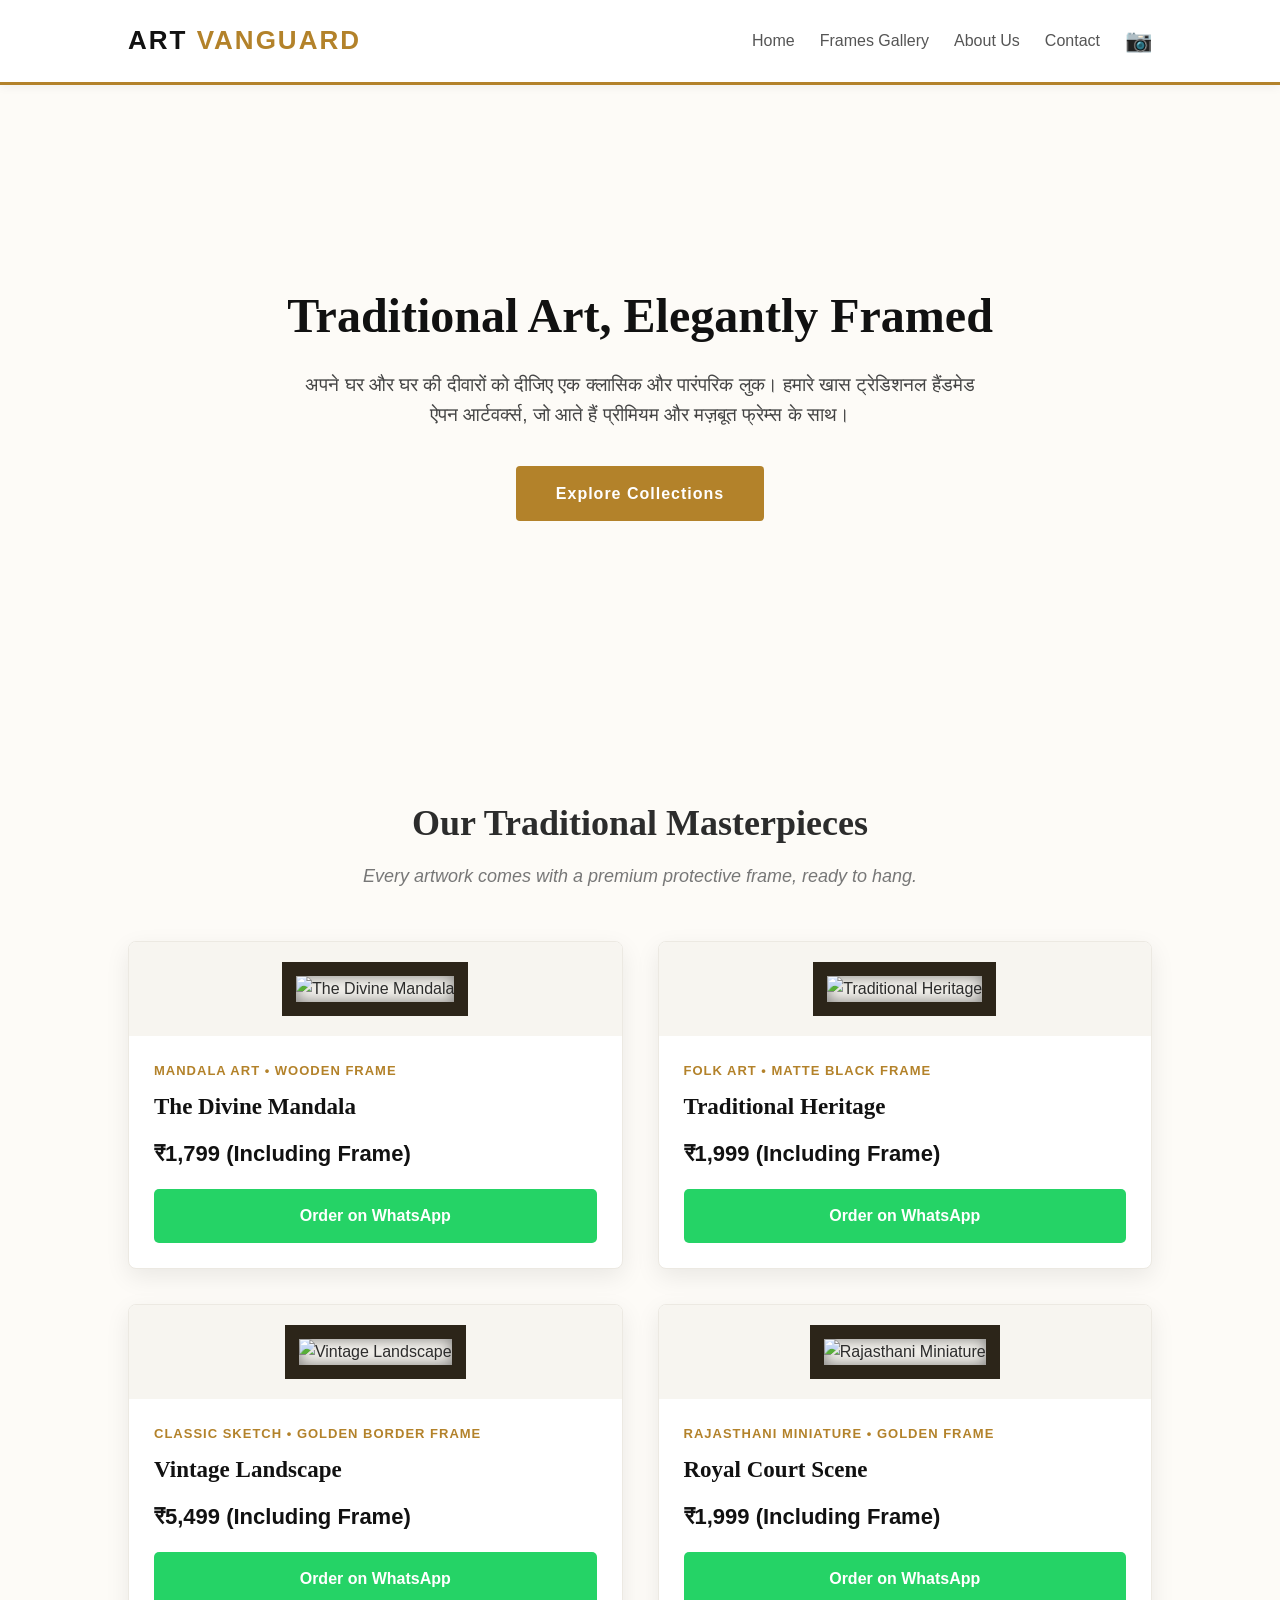
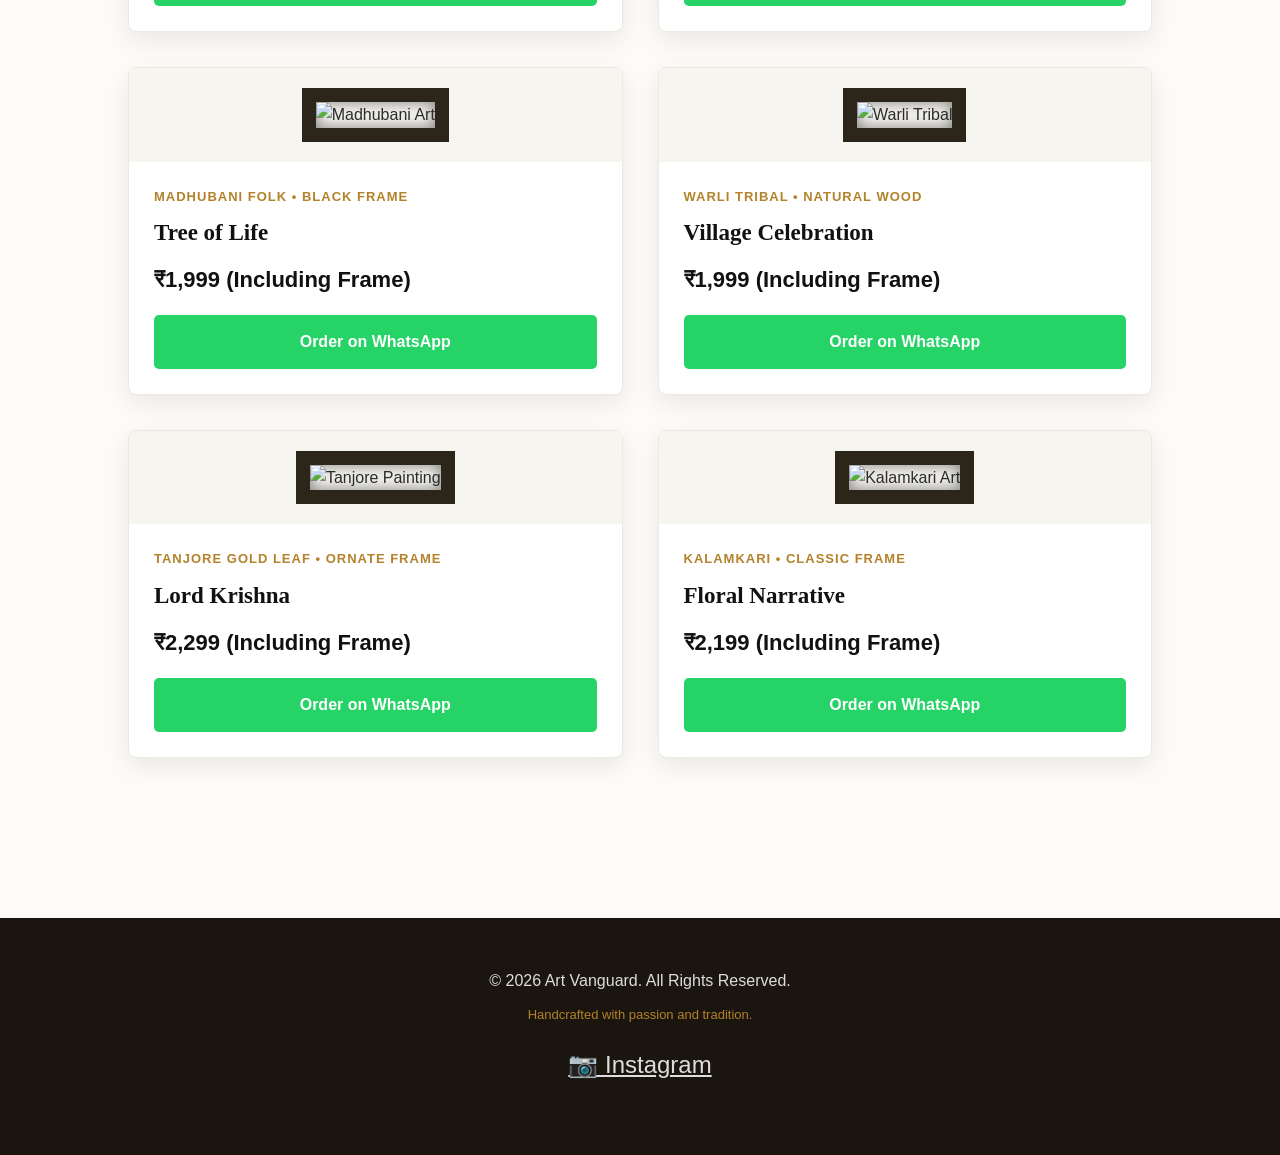
==== commit 5cbff4f6: "Refactor index.html with updated content and structure" ====
--- a/index.html
+++ b/index.html
@@ -1,388 +1,376 @@
 <!DOCTYPE html>
 <html lang="hi">
 <head>
-    <meta charset="UTF-8">
-    <meta name="viewport" content="width=device-width, initial-scale=1.0">
-    <title>Art Vanguard | Premium Traditional Art Frames</title>
-    
-    <!-- Google Site Verification Token -->
-    <meta name="google-site-verification" content="AoV5bPMDLC-TOJFlJscccNJUv6mRICxk7e16NpsgIb8" />
-
-    <style>
-        * {
-            margin: 0;
-            padding: 0;
-            box-sizing: border-box;
-            font-family: 'Segoe UI', Tahoma, Geneva, Verdana, sans-serif;
-        }
-
-        body {
-            background-color: #fdfbf7;
-            color: #2c2c2c;
-            line-height: 1.6;
-        }
-
-        header {
-            background-color: #ffffff;
-            padding: 20px 10%;
-            display: flex;
-            justify-content: space-between;
-            align-items: center;
-            box-shadow: 0 2px 10px rgba(0,0,0,0.05);
-            position: sticky;
-            top: 0;
-            z-index: 100;
-            border-bottom: 3px solid #b3822a;
-        }
-
-        .logo {
-            font-size: 26px;
-            font-weight: bold;
-            color: #111;
-            letter-spacing: 2px;
-        }
-
-        .logo span {
-            color: #b3822a;
-        }
-
-        nav {
-            display: flex;
-            align-items: center;
-            gap: 25px;
-        }
-
-        nav a {
-            text-decoration: none;
-            color: #555;
-            font-weight: 500;
-            transition: color 0.3s;
-        }
-
-        nav a:hover {
-            color: #b3822a;
-        }
-
-        .social-icon {
-            font-size: 22px;
-            color: #555;
-            transition: color 0.3s;
-        }
-
-        .social-icon:hover {
-            color: #b3822a;
-        }
-
-        .hero {
-            background: linear-gradient(rgba(253, 251, 247, 0.88), rgba(253, 251, 247, 0.88)), 
-                        url('https://images.unsplash.com/photo-1579783900882-c0d3dad7b119?q=80&w=1200') no-repeat center center/cover;
-            height: 70vh;
-            display: flex;
-            flex-direction: column;
-            justify-content: center;
-            align-items: center;
-            text-align: center;
-            padding: 0 20px;
-        }
-
-        .hero h1 {
-            font-size: 48px;
-            margin-bottom: 15px;
-            color: #111;
-            font-family: 'Georgia', serif;
-        }
-
-        .hero p {
-            font-size: 19px;
-            color: #444;
-            max-width: 700px;
-            margin-bottom: 35px;
-        }
-
-        .btn {
-            background-color: #b3822a;
-            color: #fff;
-            padding: 15px 40px;
-            text-decoration: none;
-            font-weight: bold;
-            border-radius: 4px;
-            transition: all 0.3s;
-            letter-spacing: 1px;
-        }
-
-        .btn:hover {
-            background-color: #8c621e;
-            transform: translateY(-2px);
-        }
-
-        .gallery-container {
-            padding: 80px 10%;
-            text-align: center;
-        }
-
-        .gallery-container h2 {
-            font-size: 36px;
-            margin-bottom: 10px;
-            font-family: 'Georgia', serif;
-        }
-
-        .gallery-sub {
-            color: #777;
-            margin-bottom: 50px;
-            font-style: italic;
-            font-size: 18px;
-        }
-
-        .grid {
-            display: grid;
-            grid-template-columns: repeat(auto-fit, minmax(320px, 1fr));
-            gap: 35px;
-        }
-
-        .art-card {
-            background: #fff;
-            border-radius: 8px;
-            overflow: hidden;
-            box-shadow: 0 8px 25px rgba(0,0,0,0.08);
-            transition: all 0.4s;
-            border: 1px solid #ece9e2;
-        }
-
-        .art-card:hover {
-            transform: translateY(-12px);
-            box-shadow: 0 15px 35px rgba(0,0,0,0.12);
-        }
-
-        .img-container {
-            padding: 20px;
-            background-color: #f7f5f0;
-        }
-
-        .art-img {
-            width: 100%;
-            height: 340px;
-            object-fit: cover;
-            border: 14px solid #2c2519;
-            box-shadow: inset 0 0 15px rgba(0,0,0,0.5);
-        }
-
-        .art-info {
-            padding: 25px;
-            text-align: left;
-        }
-
-        .art-tag {
-            font-size: 13px;
-            color: #b3822a;
-            font-weight: bold;
-            text-transform: uppercase;
-            letter-spacing: 1px;
-            margin-bottom: 8px;
-        }
-
-        .art-title {
-            font-size: 23px;
-            margin-bottom: 10px;
-            color: #111;
-            font-family: 'Georgia', serif;
-            text-transform: capitalize;
-        }
-
-        .art-price {
-            font-size: 22px;
-            font-weight: bold;
-            color: #111;
-            margin-bottom: 18px;
-        }
-
-        .buy-btn {
-            display: flex;
-            justify-content: center;
-            align-items: center;
-            gap: 10px;
-            width: 100%;
-            background-color: #25D366;
-            color: #fff;
-            padding: 14px;
-            text-decoration: none;
-            font-weight: bold;
-            border-radius: 5px;
-            transition: all 0.3s;
-        }
-
-        .buy-btn:hover {
-            background-color: #128C7E;
-            transform: scale(1.03);
-        }
-
-        footer {
-            background-color: #1a150e;
-            color: #ddd;
-            text-align: center;
-            padding: 50px 10%;
-            margin-top: 80px;
-        }
-
-        .footer-social {
-            margin: 20px 0;
-        }
-
-        .footer-social a {
-            color: #ddd;
-            font-size: 24px;
-            margin: 0 15px;
-            text-decoration: none;
-            transition: color 0.3s;
-        }
-
-        .footer-social a:hover {
-            color: #b3822a;
-        }
-
-        @media (max-width: 768px) {
-            .hero h1 { font-size: 38px; }
-            .hero { height: 60vh; }
-        }
-    </style>
+    <meta charset="UTF-8">
+    <meta name="viewport" content="width=device-width, initial-scale=1.0">
+    <title>Art Vanguard | Premium Traditional Art Frames</title>
+    <style>
+        * {
+            margin: 0;
+            padding: 0;
+            box-sizing: border-box;
+            font-family: 'Segoe UI', Tahoma, Geneva, Verdana, sans-serif;
+        }
+
+        body {
+            background-color: #fdfbf7;
+            color: #2c2c2c;
+            line-height: 1.6;
+        }
+
+        header {
+            background-color: #ffffff;
+            padding: 20px 10%;
+            display: flex;
+            justify-content: space-between;
+            align-items: center;
+            box-shadow: 0 2px 10px rgba(0,0,0,0.05);
+            position: sticky;
+            top: 0;
+            z-index: 100;
+            border-bottom: 3px solid #b3822a;
+        }
+
+        .logo {
+            font-size: 26px;
+            font-weight: bold;
+            color: #111;
+            letter-spacing: 2px;
+        }
+
+        .logo span {
+            color: #b3822a;
+        }
+
+        nav {
+            display: flex;
+            align-items: center;
+            gap: 25px;
+        }
+
+        nav a {
+            text-decoration: none;
+            color: #555;
+            font-weight: 500;
+            transition: color 0.3s;
+        }
+
+        nav a:hover {
+            color: #b3822a;
+        }
+
+        .social-icon {
+            font-size: 22px;
+            color: #555;
+            transition: color 0.3s;
+        }
+
+        .social-icon:hover {
+            color: #b3822a;
+        }
+
+        .hero {
+            background: linear-gradient(rgba(253, 251, 247, 0.88), rgba(253, 251, 247, 0.88)), 
+                        url('https://images.unsplash.com/photo-1579783900882-c0d3dad7b119?q=80&w=1200') no-repeat center center/cover;
+            height: 70vh;
+            display: flex;
+            flex-direction: column;
+            justify-content: center;
+            align-items: center;
+            text-align: center;
+            padding: 0 20px;
+        }
+
+        .hero h1 {
+            font-size: 48px;
+            margin-bottom: 15px;
+            color: #111;
+            font-family: 'Georgia', serif;
+        }
+
+        .hero p {
+            font-size: 19px;
+            color: #444;
+            max-width: 700px;
+            margin-bottom: 35px;
+        }
+
+        .btn {
+            background-color: #b3822a;
+            color: #fff;
+            padding: 15px 40px;
+            text-decoration: none;
+            font-weight: bold;
+            border-radius: 4px;
+            transition: all 0.3s;
+            letter-spacing: 1px;
+        }
+
+        .btn:hover {
+            background-color: #8c621e;
+            transform: translateY(-2px);
+        }
+
+        .gallery-container {
+            padding: 80px 10%;
+            text-align: center;
+        }
+
+        .gallery-container h2 {
+            font-size: 36px;
+            margin-bottom: 10px;
+            font-family: 'Georgia', serif;
+        }
+
+        .gallery-sub {
+            color: #777;
+            margin-bottom: 50px;
+            font-style: italic;
+            font-size: 18px;
+        }
+
+        .grid {
+            display: grid;
+            grid-template-columns: repeat(auto-fit, minmax(320px, 1fr));
+            gap: 35px;
+        }
+
+        .art-card {
+            background: #fff;
+            border-radius: 8px;
+            overflow: hidden;
+            box-shadow: 0 8px 25px rgba(0,0,0,0.08);
+            transition: all 0.4s;
+            border: 1px solid #ece9e2;
+        }
+
+        .art-card:hover {
+            transform: translateY(-12px);
+            box-shadow: 0 15px 35px rgba(0,0,0,0.12);
+        }
+
+        .img-container {
+            padding: 20px;
+            background-color: #f7f5f0;
+        }
+
+        .art-img {
+            width: 100%;
+            height: 340px;
+            object-fit: cover;
+            border: 14px solid #2c2519;
+            box-shadow: inset 0 0 15px rgba(0,0,0,0.5);
+        }
+
+        .art-info {
+            padding: 25px;
+            text-align: left;
+        }
+
+        .art-tag {
+            font-size: 13px;
+            color: #b3822a;
+            font-weight: bold;
+            text-transform: uppercase;
+            letter-spacing: 1px;
+            margin-bottom: 8px;
+        }
+
+        .art-title {
+            font-size: 23px;
+            margin-bottom: 10px;
+            color: #111;
+            font-family: 'Georgia', serif;
+        }
+
+        .art-price {
+            font-size: 22px;
+            font-weight: bold;
+            color: #111;
+            margin-bottom: 18px;
+        }
+
+        .buy-btn {
+            display: flex;
+            justify-content: center;
+            align-items: center;
+            gap: 10px;
+            width: 100%;
+            background-color: #25D366;
+            color: #fff;
+            padding: 14px;
+            text-decoration: none;
+            font-weight: bold;
+            border-radius: 5px;
+            transition: all 0.3s;
+        }
+
+        .buy-btn:hover {
+            background-color: #128C7E;
+            transform: scale(1.03);
+        }
+
+        footer {
+            background-color: #1a150e;
+            color: #ddd;
+            text-align: center;
+            padding: 50px 10%;
+            margin-top: 80px;
+        }
+
+        .footer-social {
+            margin: 20px 0;
+        }
+
+        .footer-social a {
+            color: #ddd;
+            font-size: 24px;
+            margin: 0 15px;
+            transition: color 0.3s;
+        }
+
+        .footer-social a:hover {
+            color: #b3822a;
+        }
+
+        @media (max-width: 768px) {
+            .hero h1 { font-size: 38px; }
+            .hero { height: 60vh; }
+        }
+    </style>
 </head>
 <body>
 
-    <header>
-        <div class="logo">ART <span>VANGUARD</span></div>
-        <nav>
-            <a href="#">Home</a>
-            <a href="#gallery">Frames Gallery</a>
-            <a href="#">About Us</a>
-            <a href="#">Contact</a>
-            <a href="https://www.instagram.com/Nature_Vanguard" target="_blank" class="social-icon" title="Instagram">📷</a>
-        </nav>
-    </header>
-
-    <section class="hero">
-        <h1>Traditional Art, Elegantly Framed</h1>
-        <p>अपने घर और घर की दीवारों को दीजिए एक क्लासिक और पारंपरिक लुक। हमारे खास ट्रेडिशनल हैंडमेड ऐपन आर्टवर्क्स, जो आते हैं प्रीमियम और मज़बूत फ्रेम्स के साथ.</p>
-        <a href="#gallery" class="btn">Explore Collections</a>
-    </section>
-
-    <section class="gallery-container" id="gallery">
-        <h2>Our Traditional Masterpieces</h2>
-        <p class="gallery-sub">Every artwork comes with a premium protective frame, ready to hang.</p>
-        
-        <div class="grid">
-            <!-- Card 1 -->
-            <div class="art-card">
-                <div class="img-container">
-                    <img class="art-img" src="art1.jpg.jpeg" alt="The Divine Mandala">
-                </div>
-                <div class="art-info">
-                    <div class="art-tag">Kumauni folk Art • traditional set</div>
-                    <h3 class="art-title">aipan art plate set</h3>
-                    <p class="art-price">₹1,799 <span>(Including Frame)</span></p>
-                    <a href="https://wa.me/916395207424?text=Hi!%20I%20am%20interested%20in%20ordering%20the%20'Aipan%20Art%20Plate%20Set'." target="_blank" class="buy-btn">Order on WhatsApp</a>
-                </div>
-            </div>
-
-            <!-- Card 2 -->
-            <div class="art-card">
-                <div class="img-container">
-                    <img class="art-img" src="art2.webp.webp" alt="Traditional Heritage">
-                </div>
-                <div class="art-info">
-                    <div class="art-tag">Folk Art • Matte Black Frame</div>
-                    <h3 class="art-title">aipan art lord ganesha</h3>
-                    <p class="art-price">₹1,999 <span>(Including Frame)</span></p>
-                    <a href="https://wa.me/916395207424?text=Hi!%20I%20am%20interested%20in%20ordering%20the%20'Aipan%20Art%20Lord%20Ganesha'." target="_blank" class="buy-btn">Order on WhatsApp</a>
-                </div>
-            </div>
-
-            <!-- Card 3 -->
-            <div class="art-card">
-                <div class="img-container">
-                    <img class="art-img" src="art3.webp.webp" alt="Vintage Landscape">
-                </div>
-                <div class="art-info">
-                    <div class="art-tag">Kumauni Tradition • Metallic Border</div>
-                    <h3 class="art-title">Gagri Aipan Art</h3>
-                    <p class="art-price">₹5,499 <span>(Including Frame)</span></p>
-                    <a href="https://wa.me/916395207424?text=Hi!%20I%20am%20interested%20in%20ordering%20the%20'Gagri%20Aipan%20Art'." target="_blank" class="buy-btn">Order on WhatsApp</a>
-                </div>
-            </div>
-
-            <!-- Card 4 -->
-            <div class="art-card">
-                <div class="img-container">
-                   <img class="art-img" src="art4.webp.webp" alt="Royal Court Scene">
-                </div>
-                <div class="art-info">
-                    <div class="art-tag">Kumauni Folk Art</div>
-                    <h3 class="art-title">Aipan art set</h3>
-                    <p class="art-price">₹1,999 <span>(Including Frame)</span></p>
-                    <a href="https://wa.me/916395207424?text=Hi!%20I%20am%20interested%20in%20ordering%20the%20'Aipan%20Art%20Set'." target="_blank" class="buy-btn">Order on WhatsApp</a>
-                </div>
-            </div>
-
-            <!-- Card 5 -->
-            <div class="art-card">
-                <div class="img-container">
-                    <img class="art-img" src="art5.webp.webp" alt="Tree of Life">
-                </div>
-                <div class="art-info">
-                    <div class="art-tag">Folk Art • Black Frame</div>
-                    <h3 class="art-title">Baba Neem Karoli aipan frame</h3>
-                    <p class="art-price">₹1,999 <span>(Including Frame)</span></p>
-                    <a href="https://wa.me/916395207424?text=Hi!%20I%20am%20interested%20in%20ordering%20the%20'Baba%20Neem%20Karoli%20Aipan%20Frame'." target="_blank" class="buy-btn">Order on WhatsApp</a>
-                </div>
-            </div>
-
-            <!-- Card 6 -->
-            <div class="art-card">
-                <div class="img-container">
-                    <img class="art-img" src="art6.webp.webp" alt="Village Celebration">
-                </div>
-                <div class="art-info">
-                    <div class="art-tag">Aipan Art Frame • black\brown Frame</div>
-                    <h3 class="art-title">Kumauni Folk Art</h3>
-                    <p class="art-price">₹1,999 <span>(Including Frame)</span></p>
-                    <a href="https://wa.me/916395207424?text=Hi!%20I%20am%20interested%20in%20ordering%20the%20'Kumauni%20Folk%20Art%20Frame%206'." target="_blank" class="buy-btn">Order on WhatsApp</a>
-                </div>
-            </div>
-
-            <!-- Card 7 -->
-            <div class="art-card">
-                <div class="img-container">
-                    <img class="art-img" src="art7.webp.jpg" alt="Lord Krishna">
-                </div>
-                <div class="art-info">
-                    <div class="art-tag">Aipan Art Frame • black\brown Frame</div>
-                    <h3 class="art-title">Kumauni Folk Art</h3>
-                    <p class="art-price">₹2,299 <span>(Including Frame)</span></p>
-                    <a href="https://wa.me/916395207424?text=Hi!%20I%20am%20interested%20in%20ordering%20the%20'Kumauni%20Folk%20Art%20Frame%207'." target="_blank" class="buy-btn">Order on WhatsApp</a>
-                </div>
-            </div>
-
-            <!-- Card 8 -->
-            <div class="art-card">
-                <div class="img-container">
-                   <img class="art-img" src="art8.webp.jpeg" alt="Kalamkari Art">
-                </div>
-                <div class="art-info">
-                    <div class="art-tag">Lord Of Justice Aipan Art  • black\brown Frame</div>
-                    <h3 class="art-title">Kumauni Folk Art</h3>
-                    <p class="art-price">₹2,199 <span>(Including Frame)</span></p>
-                    <a href="https://wa.me/916395207424?text=Hi!%20I%20am%20interested%20in%20ordering%20the%20'Kumauni%20Folk%20Art%20Frame%208'." target="_blank" class="buy-btn">Order on WhatsApp</a>
-                </div>
-            </div>
-        </div>
-    </section>
-
-    <footer>
-        <p>&copy; 2026 Art Vanguard. All Rights Reserved.</p>
-        <p style="margin-top: 12px; font-size: 13px; color: #b3822a;">Handcrafted with passion and tradition.</p>
-        
-        <div class="footer-social">
-            <a href="https://www.instagram.com/Nature_Vanguard" target="_blank" title="Follow us on Instagram">📷 Instagram</a>
-        </div>
-    </footer>
+    <header>
+        <div class="logo">ART <span>VANGUARD</span></div>
+        <nav>
+            <a href="#">Home</a>
+            <a href="#gallery">Frames Gallery</a>
+            <a href="#">About Us</a>
+            <a href="#">Contact</a>
+            <a href="https://www.instagram.com/YOUR_INSTAGRAM_USERNAME" target="_blank" class="social-icon" title="Instagram">📷</a>
+        </nav>
+    </header>
+
+    <section class="hero">
+        <h1>Traditional Art, Elegantly Framed</h1>
+        <p>अपने घर और घर की दीवारों को दीजिए एक क्लासिक और पारंपरिक लुक। हमारे खास ट्रेडिशनल हैंडमेड ऐपन आर्टवर्क्स, जो आते हैं प्रीमियम और मज़बूत फ्रेम्स के साथ।</p>
+        <a href="#gallery" class="btn">Explore Collections</a>
+    </section>
+
+    <section class="gallery-container" id="gallery">
+        <h2>Our Traditional Masterpieces</h2>
+        <p class="gallery-sub">Every artwork comes with a premium protective frame, ready to hang.</p>
+        
+        <div class="grid">
+            <!-- Original 3 -->
+            <div class="art-card">
+                <div class="img-container">
+                    <img class="art-img" src="c:\MyArtWebsite\art1.jpg.jpeg" alt="The Divine Mandala">
+                </div>
+                <div class="art-info">
+                    <div class="art-tag">Mandala Art • Wooden Frame</div>
+                    <h3 class="art-title">The Divine Mandala</h3>
+                    <p class="art-price">₹1,799 <span>(Including Frame)</span></p>
+                    <a href="https://wa.me/916395207424?text=Hi!%20I%20am%20interested%20in%20ordering%20the%20'The%20Divine%20Mandala'%20art%20frame." target="_blank" class="buy-btn">Order on WhatsApp</a>
+                </div>
+            </div>
+
+            <div class="art-card">
+                <div class="img-container">
+                    <img class="art-img" src="c:\MyArtWebsite\art2.webp.webp" alt="Traditional Heritage">
+                </div>
+                <div class="art-info">
+                    <div class="art-tag">Folk Art • Matte Black Frame</div>
+                    <h3 class="art-title">Traditional Heritage</h3>
+                    <p class="art-price">₹1,999 <span>(Including Frame)</span></p>
+                    <a href="https://wa.me/916395207424?text=Hi!%20I%20am%20interested%20in%20ordering%20the%20'Traditional%20Heritage'%20art%20frame." target="_blank" class="buy-btn">Order on WhatsApp</a>
+                </div>
+            </div>
+
+            <div class="art-card">
+                <div class="img-container">
+                    <img class="art-img" src="c:\MyArtWebsite\art3.webp.webp" alt="Vintage Landscape">
+                </div>
+                <div class="art-info">
+                    <div class="art-tag">Classic Sketch • Golden Border Frame</div>
+                    <h3 class="art-title">Vintage Landscape</h3>
+                    <p class="art-price">₹5,499 <span>(Including Frame)</span></p>
+                    <a href="https://wa.me/916395207424?text=Hi!%20I%20am%20interested%20in%20ordering%20the%20'Vintage%20Landscape'%20art%20frame." target="_blank" class="buy-btn">Order on WhatsApp</a>
+                </div>
+            </div>
+
+            <!-- 5 New Artworks -->
+            <div class="art-card">
+                <div class="img-container">
+                    <img class="art-img" src="c:\MyArtWebsite\art4.webp.webp" alt="Rajasthani Miniature">
+                </div>
+                <div class="art-info">
+                    <div class="art-tag">Rajasthani Miniature • Golden Frame</div>
+                    <h3 class="art-title">Royal Court Scene</h3>
+                    <p class="art-price">₹1,999 <span>(Including Frame)</span></p>
+                    <a href="https://wa.me/916395207424?text=Hi!%20I%20am%20interested%20in%20ordering%20the%20'Royal%20Court%20Scene'%20art%20frame." target="_blank" class="buy-btn">Order on WhatsApp</a>
+                </div>
+            </div>
+
+            <div class="art-card">
+                <div class="img-container">
+                    <img class="art-img" src="c:\MyArtWebsite\art5.webp.webp" alt="Madhubani Art">
+                </div>
+                <div class="art-info">
+                    <div class="art-tag">Madhubani Folk • Black Frame</div>
+                    <h3 class="art-title">Tree of Life</h3>
+                    <p class="art-price">₹1,999 <span>(Including Frame)</span></p>
+                    <a href="https://wa.me/916395207424?text=Hi!%20I%20am%20interested%20in%20ordering%20the%20'Tree%20of%20Life'%20art%20frame." target="_blank" class="buy-btn">Order on WhatsApp</a>
+                </div>
+            </div>
+
+            <div class="art-card">
+                <div class="img-container">
+                    <img class="art-img" src="c:\MyArtWebsite\art6,webp.webp" alt="Warli Tribal">
+                </div>
+                <div class="art-info">
+                    <div class="art-tag">Warli Tribal • Natural Wood</div>
+                    <h3 class="art-title">Village Celebration</h3>
+                    <p class="art-price">₹1,999 <span>(Including Frame)</span></p>
+                    <a href="https://wa.me/916395207424?text=Hi!%20I%20am%20interested%20in%20ordering%20the%20'Village%20Celebration'%20art%20frame." target="_blank" class="buy-btn">Order on WhatsApp</a>
+                </div>
+            </div>
+
+            <div class="art-card">
+                <div class="img-container">
+                    <img class="art-img" src="c:\MyArtWebsite\art7.webp.jpg" alt="Tanjore Painting">
+                </div>
+                <div class="art-info">
+                    <div class="art-tag">Tanjore Gold Leaf • Ornate Frame</div>
+                    <h3 class="art-title">Lord Krishna</h3>
+                    <p class="art-price">₹2,299 <span>(Including Frame)</span></p>
+                    <a href="https://wa.me/916395207424?text=Hi!%20I%20am%20interested%20in%20ordering%20the%20'Lord%20Krishna'%20art%20frame." target="_blank" class="buy-btn">Order on WhatsApp</a>
+                </div>
+            </div>
+
+            <div class="art-card">
+                <div class="img-container">
+                    <img class="art-img" src="c:\MyArtWebsite\art8.webp.jpeg" alt="Kalamkari Art">
+                </div>
+                <div class="art-info">
+                    <div class="art-tag">Kalamkari • Classic Frame</div>
+                    <h3 class="art-title">Floral Narrative</h3>
+                    <p class="art-price">₹2,199 <span>(Including Frame)</span></p>
+                    <a href="https://wa.me/+916395207424?text=Hi!%20I%20am%20interested%20in%20ordering%20the%20'Floral%20Narrative'%20art%20frame." target="_blank" class="buy-btn">Order on WhatsApp</a>
+                </div>
+            </div>
+        </div>
+    </section>
+
+    <footer>
+        <p>&copy; 2026 Art Vanguard. All Rights Reserved.</p>
+        <p style="margin-top: 12px; font-size: 13px; color: #b3822a;">Handcrafted with passion and tradition.</p>
+        
+        <div class="footer-social">
+            <a href="https://www.instagram.com/aipan__art_with_nisha" target="_blank" title="Follow us on Instagram">📷 Instagram</a>
+        </div>
+    </footer>
 
 </body>
 </html>
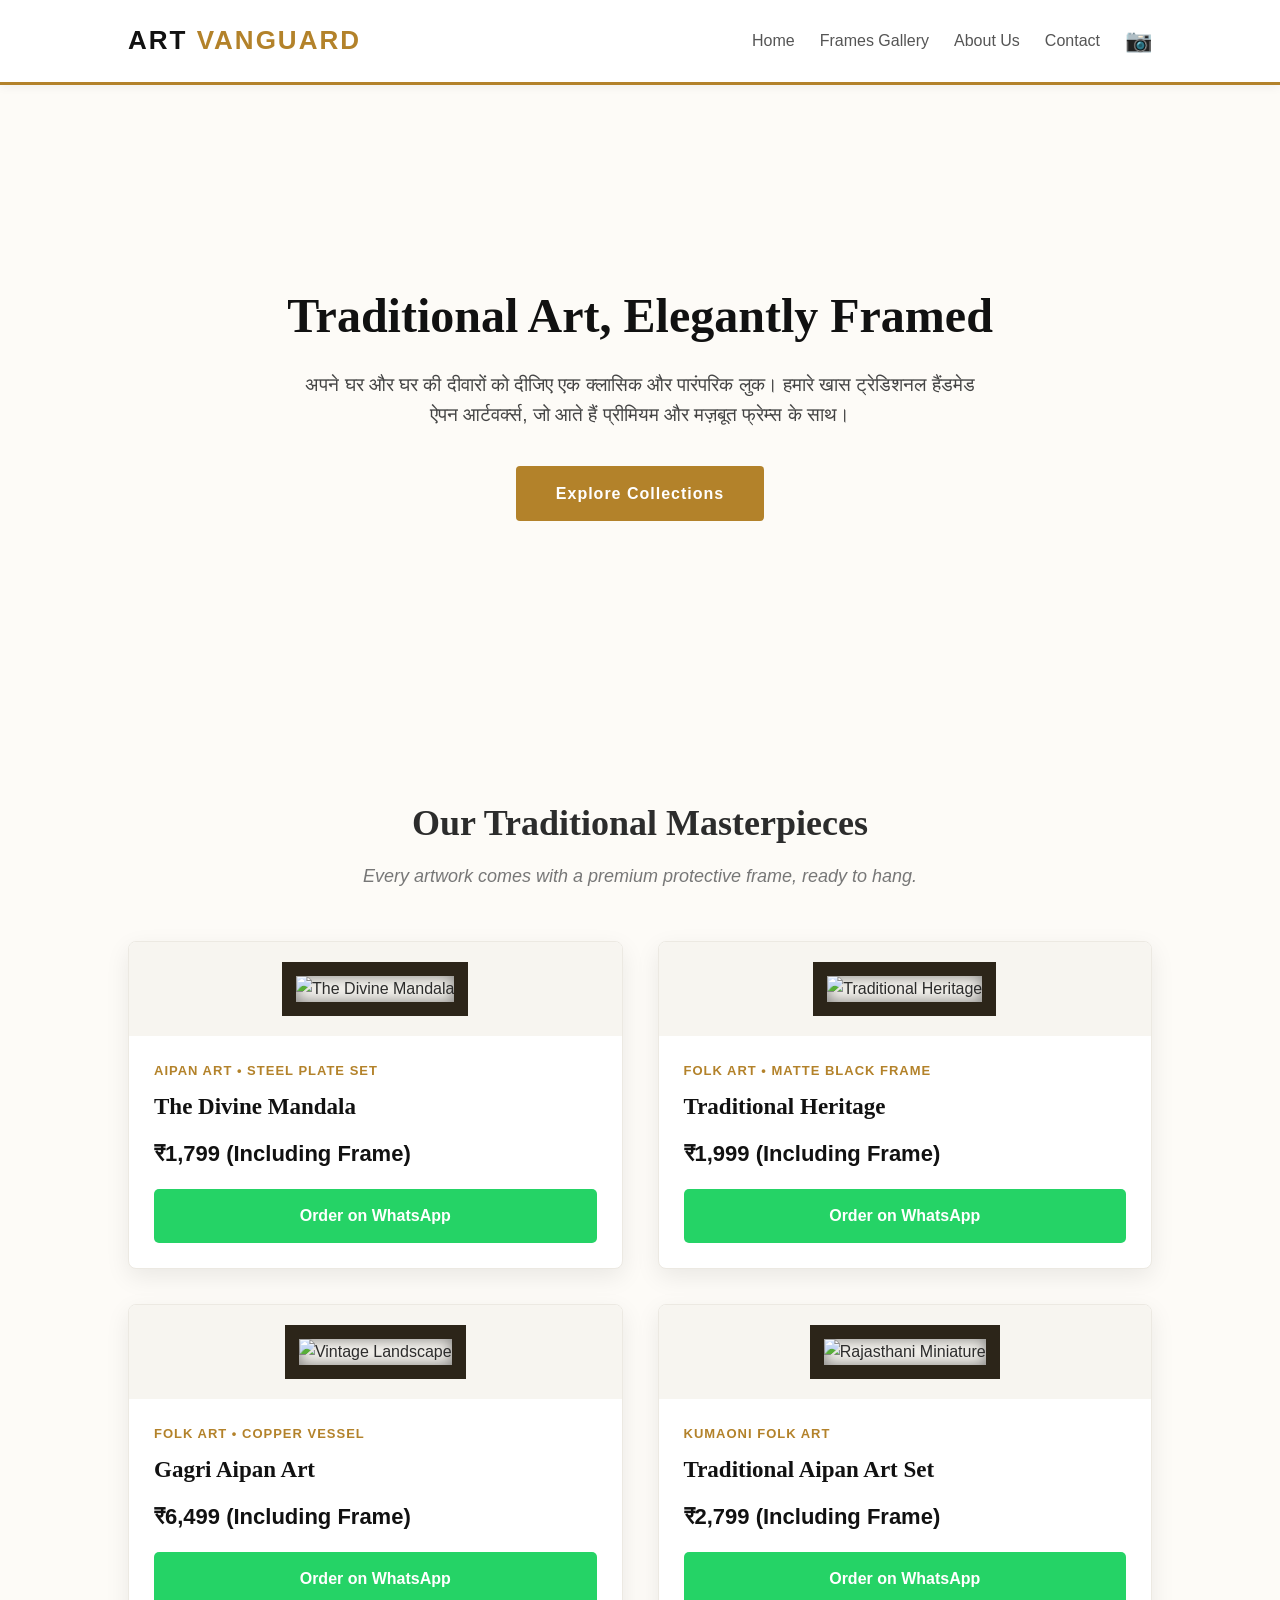
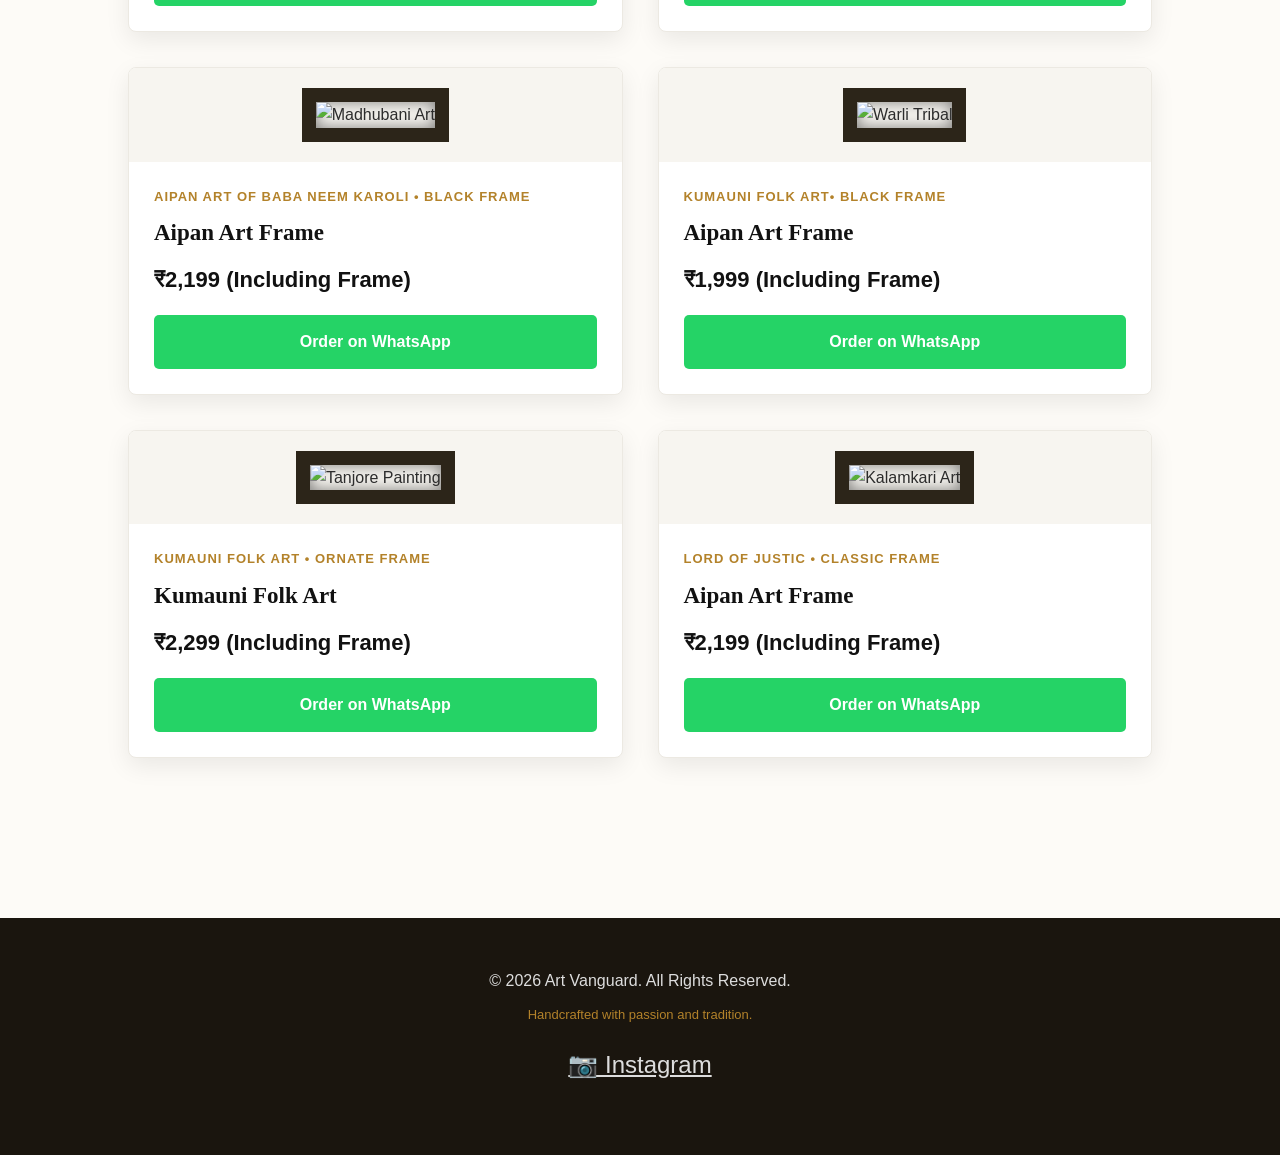
==== commit 25d797f0: "Add new artworks and update existing details in index.html Updated the index.html file to include ne" ====
--- a/index.html
+++ b/index.html
@@ -269,7 +269,7 @@
                     <img class="art-img" src="c:\MyArtWebsite\art1.jpg.jpeg" alt="The Divine Mandala">
                 </div>
                 <div class="art-info">
-                    <div class="art-tag">Mandala Art • Wooden Frame</div>
+                    <div class="art-tag">Aipan Art • steel plate set </div>
                     <h3 class="art-title">The Divine Mandala</h3>
                     <p class="art-price">₹1,799 <span>(Including Frame)</span></p>
                     <a href="https://wa.me/916395207424?text=Hi!%20I%20am%20interested%20in%20ordering%20the%20'The%20Divine%20Mandala'%20art%20frame." target="_blank" class="buy-btn">Order on WhatsApp</a>
@@ -293,9 +293,9 @@
                     <img class="art-img" src="c:\MyArtWebsite\art3.webp.webp" alt="Vintage Landscape">
                 </div>
                 <div class="art-info">
-                    <div class="art-tag">Classic Sketch • Golden Border Frame</div>
-                    <h3 class="art-title">Vintage Landscape</h3>
-                    <p class="art-price">₹5,499 <span>(Including Frame)</span></p>
+                    <div class="art-tag">Folk Art • copper vessel </div>
+                    <h3 class="art-title">Gagri Aipan Art</h3>
+                    <p class="art-price">₹6,499 <span>(Including Frame)</span></p>
                     <a href="https://wa.me/916395207424?text=Hi!%20I%20am%20interested%20in%20ordering%20the%20'Vintage%20Landscape'%20art%20frame." target="_blank" class="buy-btn">Order on WhatsApp</a>
                 </div>
             </div>
@@ -306,9 +306,9 @@
                     <img class="art-img" src="c:\MyArtWebsite\art4.webp.webp" alt="Rajasthani Miniature">
                 </div>
                 <div class="art-info">
-                    <div class="art-tag">Rajasthani Miniature • Golden Frame</div>
-                    <h3 class="art-title">Royal Court Scene</h3>
-                    <p class="art-price">₹1,999 <span>(Including Frame)</span></p>
+                    <div class="art-tag">Kumaoni Folk Art</div>
+                    <h3 class="art-title">Traditional Aipan Art Set</h3>
+                    <p class="art-price">₹2,799 <span>(Including Frame)</span></p>
                     <a href="https://wa.me/916395207424?text=Hi!%20I%20am%20interested%20in%20ordering%20the%20'Royal%20Court%20Scene'%20art%20frame." target="_blank" class="buy-btn">Order on WhatsApp</a>
                 </div>
             </div>
@@ -318,20 +318,19 @@
                     <img class="art-img" src="c:\MyArtWebsite\art5.webp.webp" alt="Madhubani Art">
                 </div>
                 <div class="art-info">
-                    <div class="art-tag">Madhubani Folk • Black Frame</div>
-                    <h3 class="art-title">Tree of Life</h3>
-                    <p class="art-price">₹1,999 <span>(Including Frame)</span></p>
+                    <div class="art-tag"> Aipan Art of Baba Neem Karoli • Black Frame</div>
+                    <h3 class="art-title">Aipan Art Frame</h3>
+                    <p class="art-price">₹2,199 <span>(Including Frame)</span></p>
                     <a href="https://wa.me/916395207424?text=Hi!%20I%20am%20interested%20in%20ordering%20the%20'Tree%20of%20Life'%20art%20frame." target="_blank" class="buy-btn">Order on WhatsApp</a>
                 </div>
             </div>
-
             <div class="art-card">
                 <div class="img-container">
                     <img class="art-img" src="c:\MyArtWebsite\art6,webp.webp" alt="Warli Tribal">
                 </div>
                 <div class="art-info">
-                    <div class="art-tag">Warli Tribal • Natural Wood</div>
-                    <h3 class="art-title">Village Celebration</h3>
+                    <div class="art-tag">Kumauni Folk Art• Black Frame</div>
+                    <h3 class="art-title">Aipan Art Frame</h3>
                     <p class="art-price">₹1,999 <span>(Including Frame)</span></p>
                     <a href="https://wa.me/916395207424?text=Hi!%20I%20am%20interested%20in%20ordering%20the%20'Village%20Celebration'%20art%20frame." target="_blank" class="buy-btn">Order on WhatsApp</a>
                 </div>
@@ -342,8 +341,8 @@
                     <img class="art-img" src="c:\MyArtWebsite\art7.webp.jpg" alt="Tanjore Painting">
                 </div>
                 <div class="art-info">
-                    <div class="art-tag">Tanjore Gold Leaf • Ornate Frame</div>
-                    <h3 class="art-title">Lord Krishna</h3>
+                    <div class="art-tag">Kumauni Folk Art • Ornate Frame</div>
+                    <h3 class="art-title">Kumauni Folk Art</h3>
                     <p class="art-price">₹2,299 <span>(Including Frame)</span></p>
                     <a href="https://wa.me/916395207424?text=Hi!%20I%20am%20interested%20in%20ordering%20the%20'Lord%20Krishna'%20art%20frame." target="_blank" class="buy-btn">Order on WhatsApp</a>
                 </div>
@@ -354,8 +353,8 @@
                     <img class="art-img" src="c:\MyArtWebsite\art8.webp.jpeg" alt="Kalamkari Art">
                 </div>
                 <div class="art-info">
-                    <div class="art-tag">Kalamkari • Classic Frame</div>
-                    <h3 class="art-title">Floral Narrative</h3>
+                    <div class="art-tag"> Lord of Justic • Classic Frame</div>
+                    <h3 class="art-title">Aipan Art Frame</h3>
                     <p class="art-price">₹2,199 <span>(Including Frame)</span></p>
                     <a href="https://wa.me/+916395207424?text=Hi!%20I%20am%20interested%20in%20ordering%20the%20'Floral%20Narrative'%20art%20frame." target="_blank" class="buy-btn">Order on WhatsApp</a>
                 </div>
